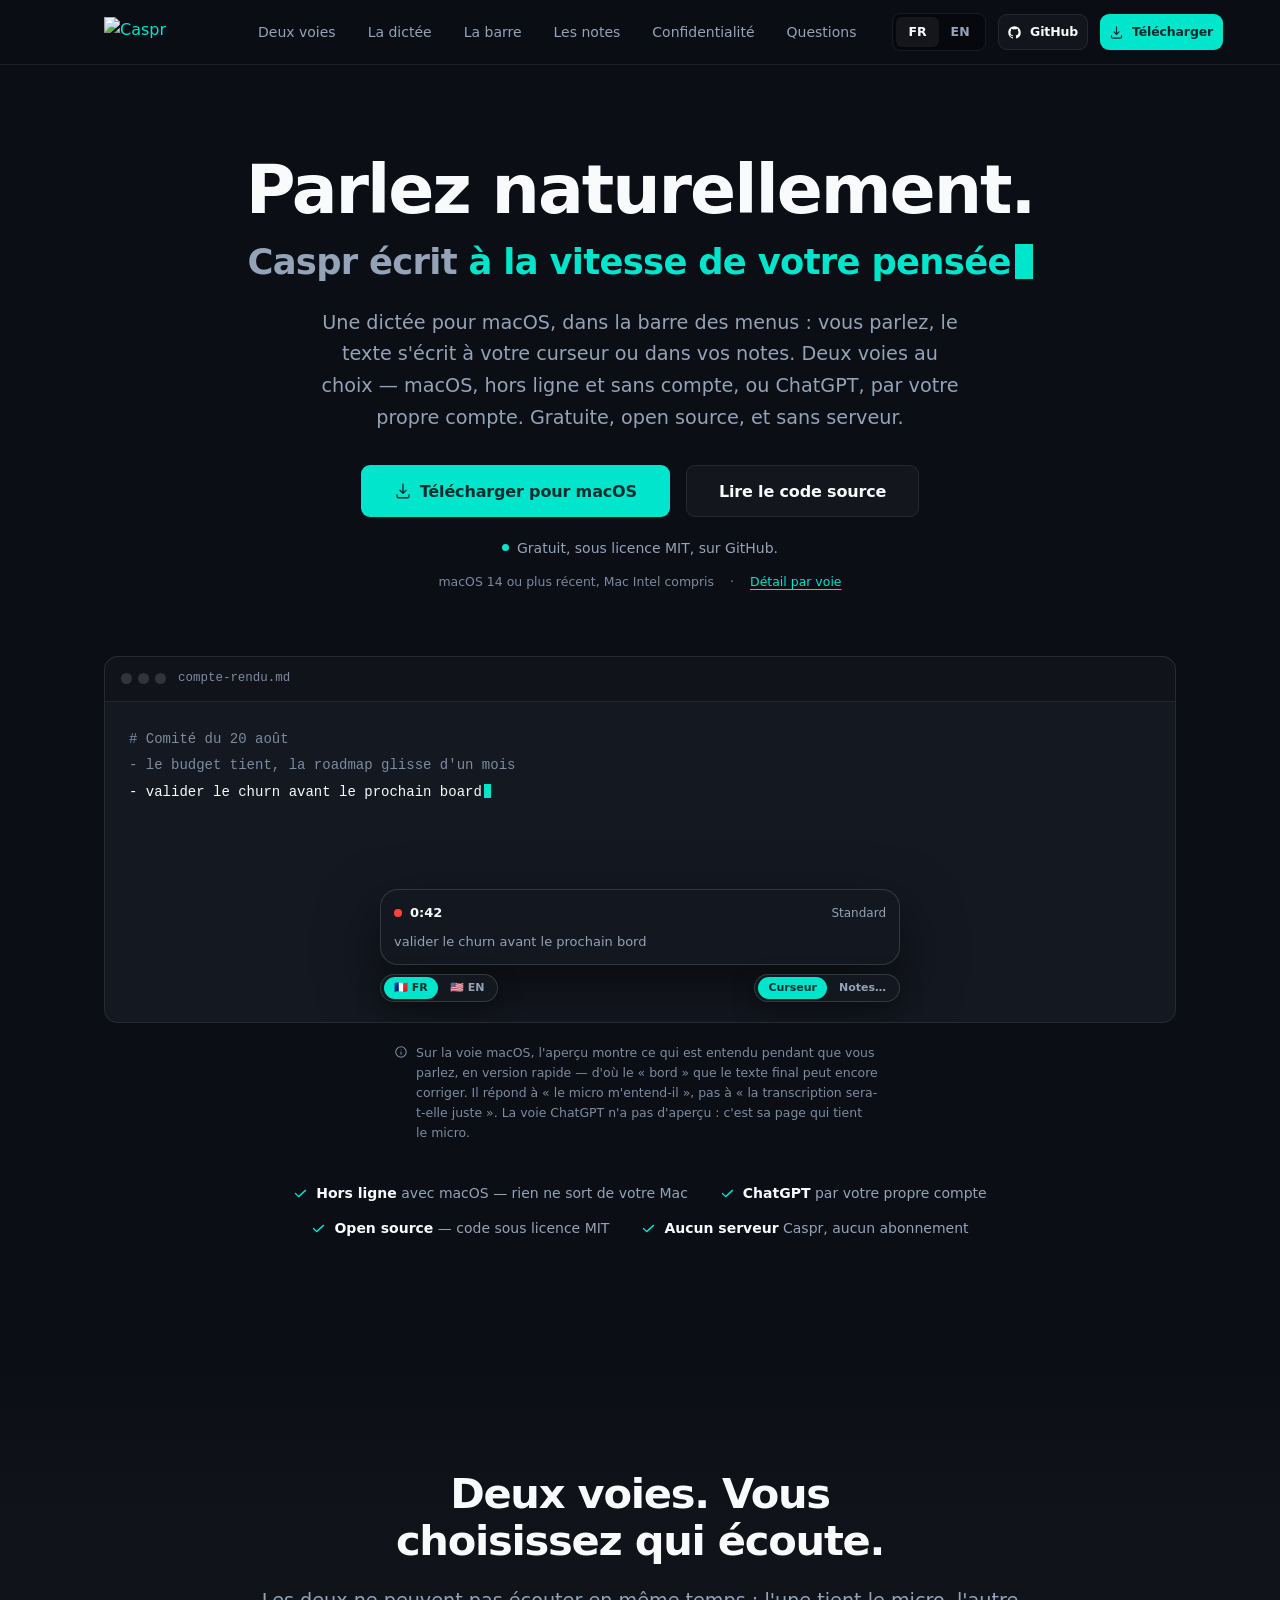
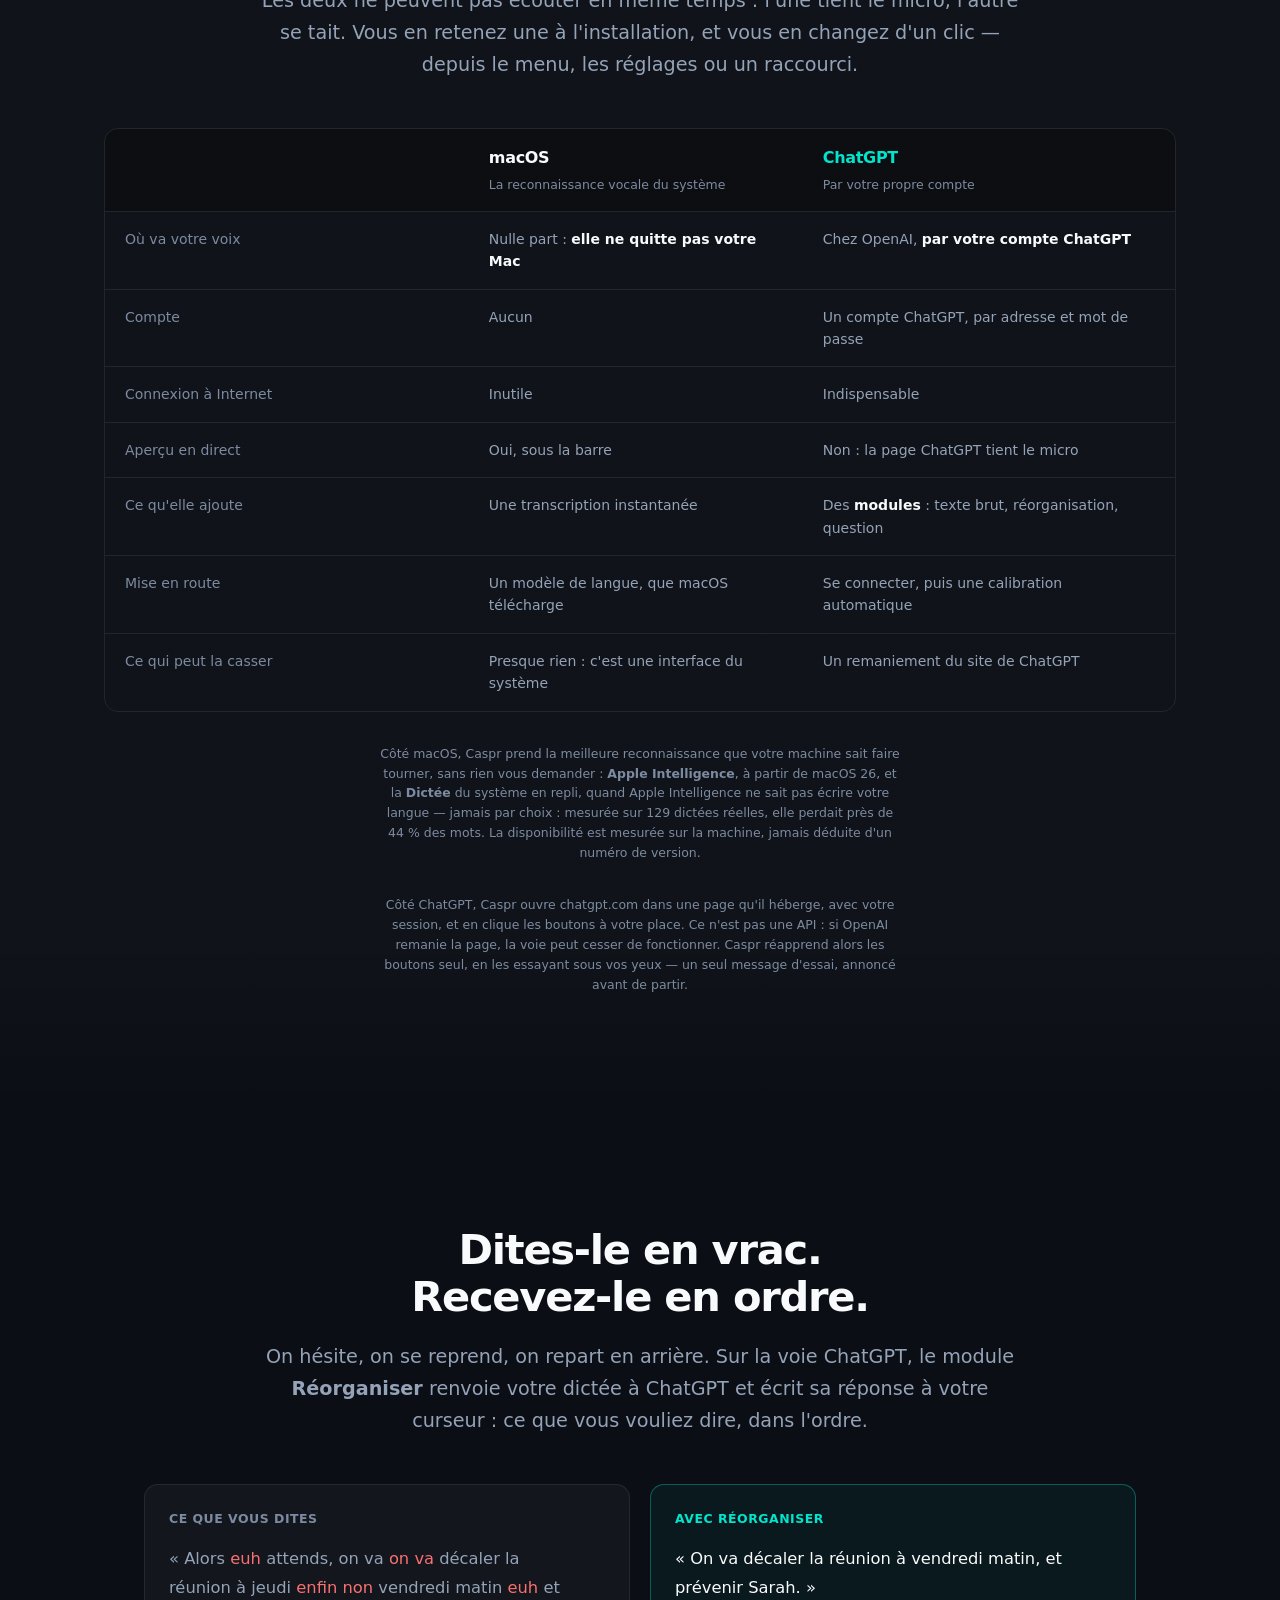
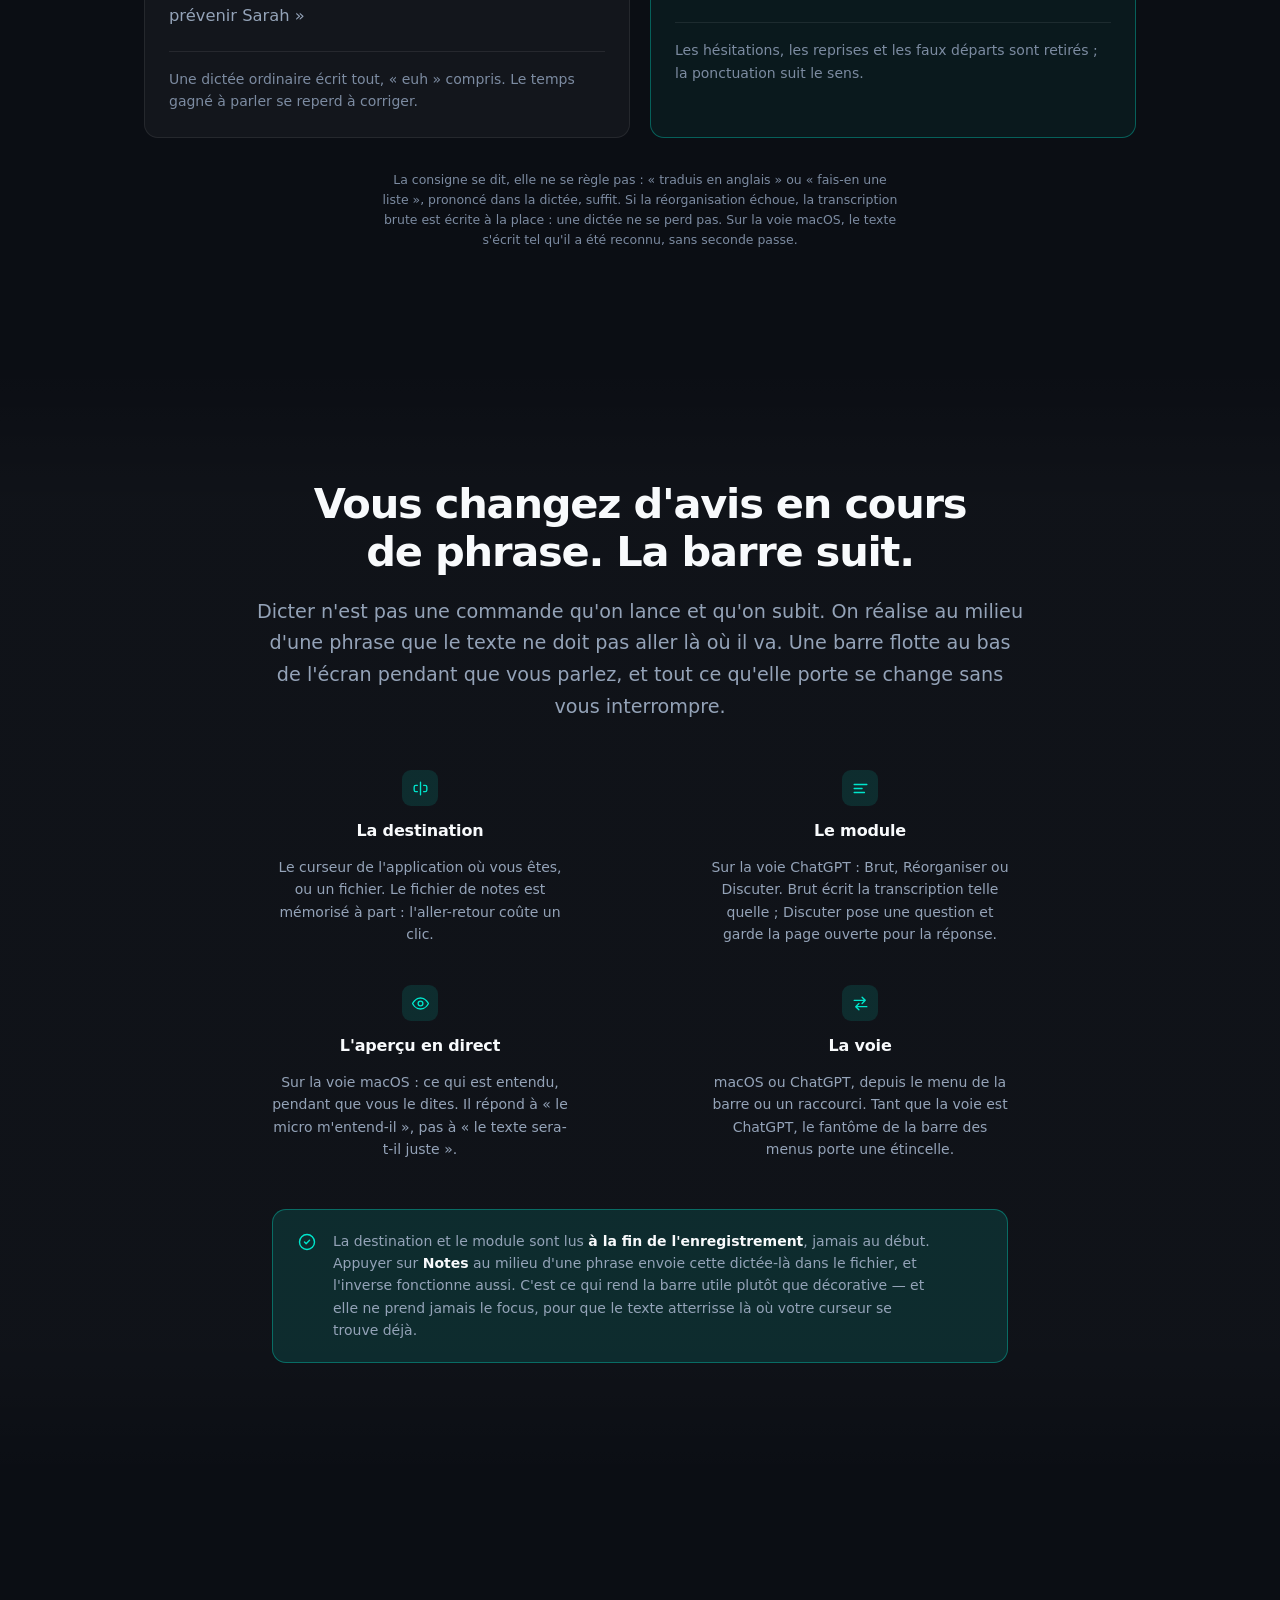
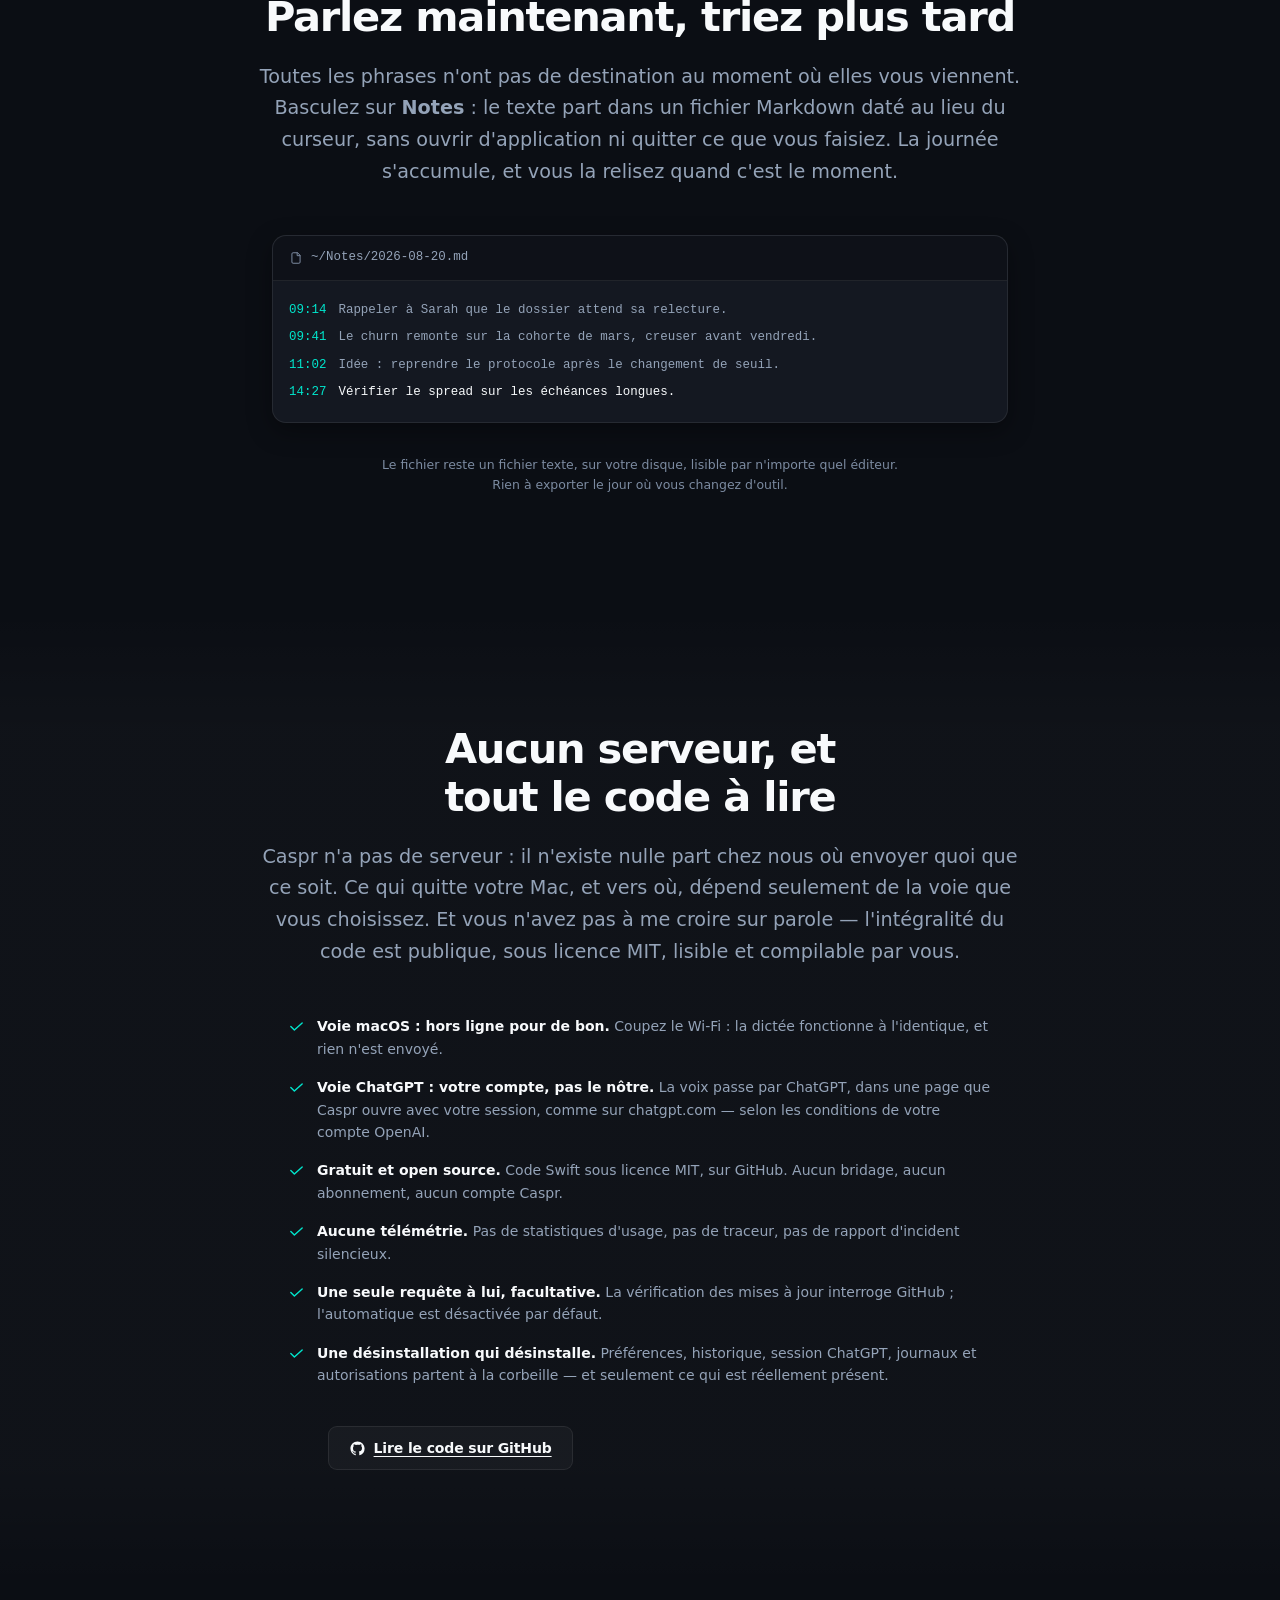
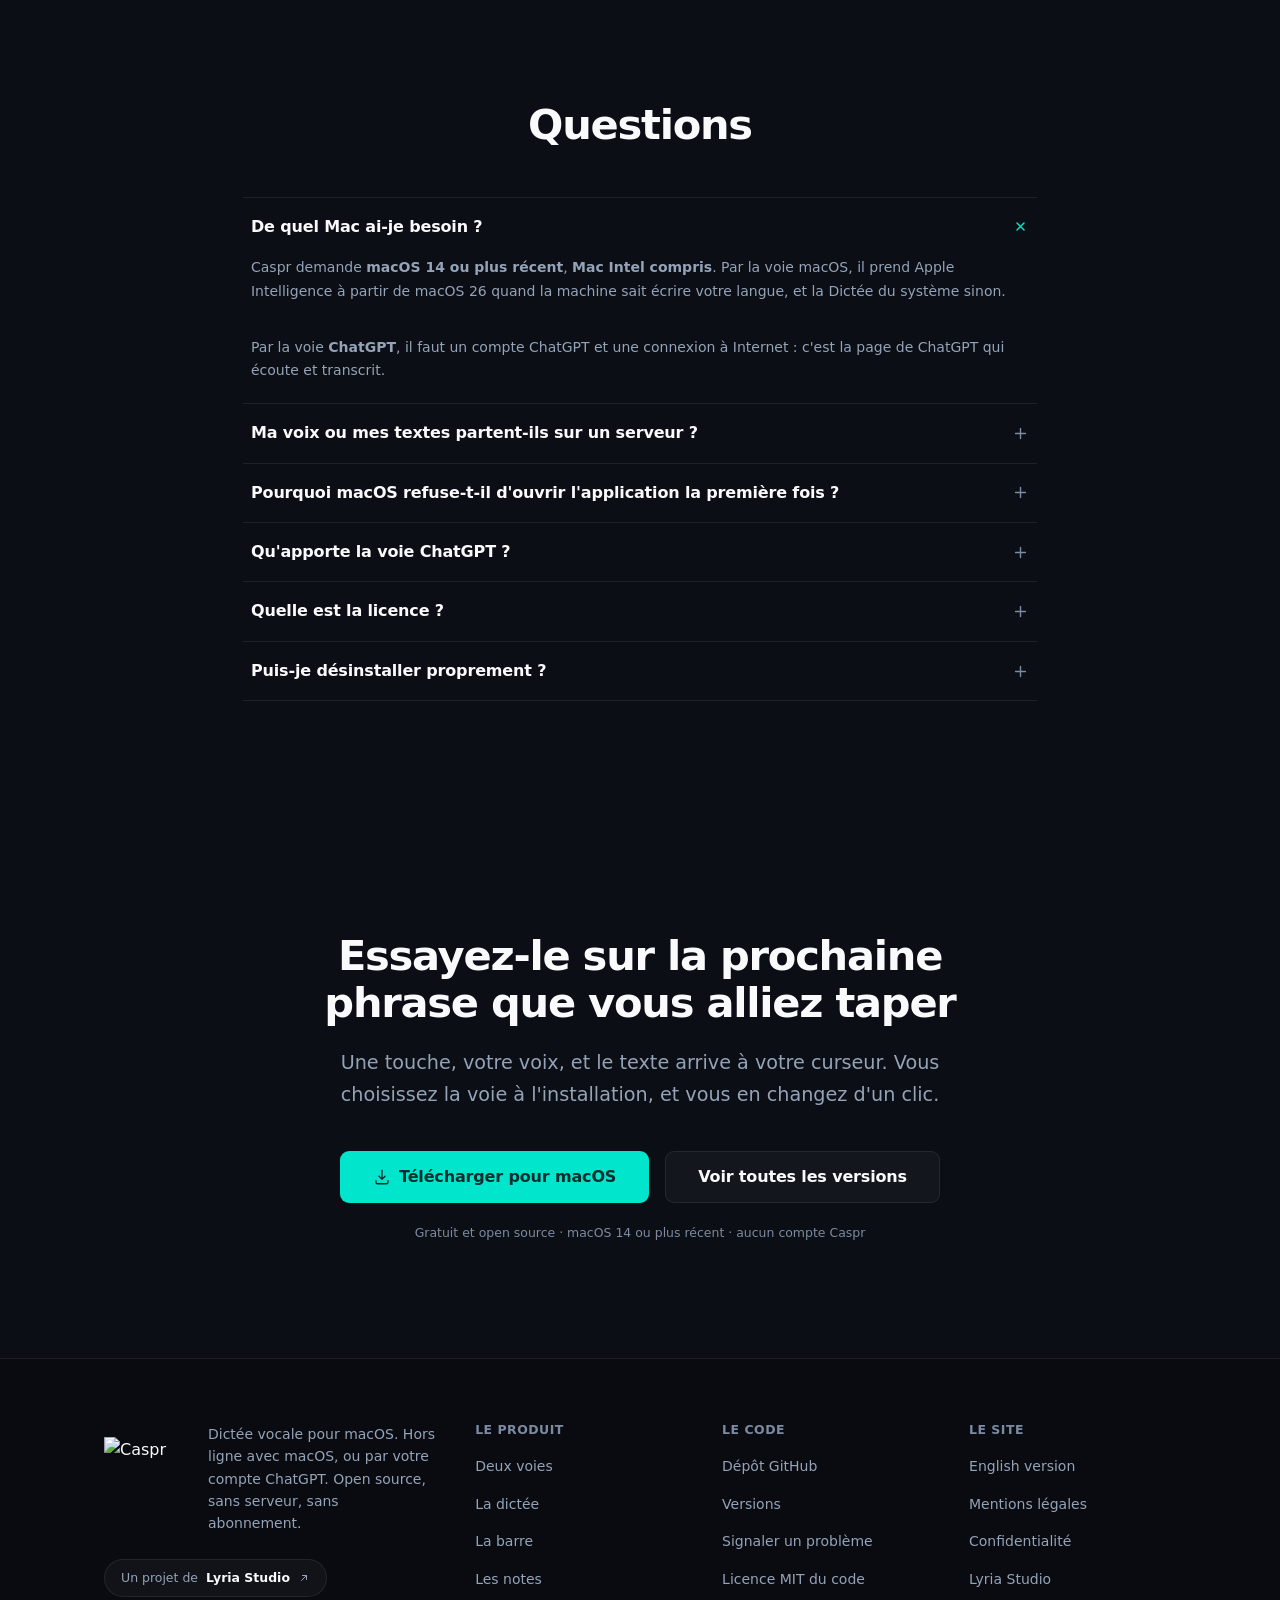
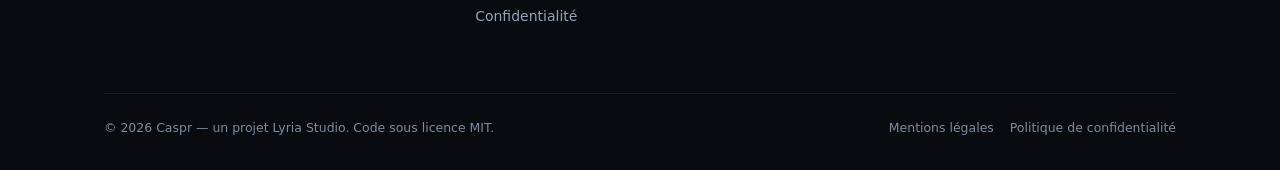
==== website/index.html @ 85df7f8e "Say what each path sends, and stop selling the local engine The site promised things that stopped be" ====
<!DOCTYPE html>
<html lang="fr">
<head>
<meta charset="UTF-8">
<meta name="viewport" content="width=device-width, initial-scale=1">
<title>Caspr — dictée vocale pour macOS, hors ligne ou par ChatGPT</title>
<meta name="description" content="Caspr écrit votre voix là où se trouve votre curseur. Deux voies : macOS, hors ligne et sans compte, ou ChatGPT, par votre propre compte. Gratuit, open source, sans serveur.">
<meta name="theme-color" content="#0b0e14">
<meta name="color-scheme" content="dark">

<link rel="canonical" href="https://caspr.lyriastudio.fr/">
<link rel="alternate" hreflang="fr" href="https://caspr.lyriastudio.fr/">
<link rel="alternate" hreflang="en" href="https://caspr.lyriastudio.fr/en">
<link rel="alternate" hreflang="x-default" href="https://caspr.lyriastudio.fr/">

<meta property="og:type" content="website">
<meta property="og:site_name" content="Caspr">
<meta property="og:locale" content="fr_FR">
<meta property="og:locale:alternate" content="en_US">
<meta property="og:url" content="https://caspr.lyriastudio.fr/">
<meta property="og:title" content="Caspr — dictée vocale pour macOS, hors ligne ou par ChatGPT">
<meta property="og:description" content="Parlez, Caspr écrit à votre curseur. Avec macOS, rien ne quitte votre Mac ; avec ChatGPT, votre voix passe par votre propre compte. Caspr n'a aucun serveur.">
<meta property="og:image" content="https://caspr.lyriastudio.fr/images/og-preview.png">
<meta property="og:image:width" content="1200">
<meta property="og:image:height" content="630">
<meta property="og:image:alt" content="Caspr — dictée vocale pour macOS">
<meta name="twitter:card" content="summary_large_image">
<meta name="twitter:title" content="Caspr — dictée vocale pour macOS, hors ligne ou par ChatGPT">
<meta name="twitter:description" content="Parlez, Caspr écrit à votre curseur — avec macOS hors ligne, ou avec ChatGPT par votre compte.">
<meta name="twitter:image" content="https://caspr.lyriastudio.fr/images/og-preview.png">

<link rel="icon" type="image/svg+xml" href="images/caspr-app-icon.svg">
<link rel="apple-touch-icon" href="images/caspr-app-icon.svg">

<!-- Aucune police distante : le site emploie la police système de macOS, comme
     l'application. Une requête réseau de moins, et zéro décalage au chargement. -->
<link rel="stylesheet" href="style.css?v=7">

<script type="application/ld+json">
{
  "@context": "https://schema.org",
  "@graph": [
    {
      "@type": "SoftwareApplication",
      "@id": "https://caspr.lyriastudio.fr/#app",
      "name": "Caspr",
      "applicationCategory": "UtilitiesApplication",
      "applicationSubCategory": "Dictée vocale",
      "operatingSystem": "macOS 14 ou plus récent",
      "description": "Application de dictée vocale pour macOS, dans la barre des menus. Deux voies : la reconnaissance vocale de macOS, hors ligne et sans compte, ou ChatGPT, par le compte de l'utilisateur dans une page web embarquée. L'application n'a aucun serveur.",
      "url": "https://caspr.lyriastudio.fr/",
      "downloadUrl": "https://github.com/mnaji42/caspr/releases/latest",
      "softwareHelp": "https://github.com/mnaji42/caspr#install",
      "license": "https://github.com/mnaji42/caspr/blob/main/LICENSE",
      "isAccessibleForFree": true,
      "offers": { "@type": "Offer", "price": "0", "priceCurrency": "EUR" },
      "featureList": [
        "Dictée hors ligne avec la reconnaissance vocale de macOS",
        "Dictée par ChatGPT, avec votre propre compte",
        "Modules ChatGPT : texte brut, réorganisation, question",
        "Insertion du texte au curseur de l'application active",
        "Accumulation des dictées dans un fichier Markdown daté",
        "Passage d'une voie à l'autre depuis le menu ou un raccourci"
      ],
      "author": { "@id": "https://lyriastudio.fr/#org" }
    },
    {
      "@type": "Organization",
      "@id": "https://lyriastudio.fr/#org",
      "name": "Lyria Studio",
      "url": "https://lyriastudio.fr"
    },
    {
      "@type": "WebSite",
      "@id": "https://caspr.lyriastudio.fr/#site",
      "url": "https://caspr.lyriastudio.fr/",
      "name": "Caspr",
      "inLanguage": "fr-FR",
      "publisher": { "@id": "https://lyriastudio.fr/#org" }
    },
    {
      "@type": "FAQPage",
      "@id": "https://caspr.lyriastudio.fr/#faq",
      "mainEntity": [
        {
          "@type": "Question",
          "name": "De quel Mac ai-je besoin ?",
          "acceptedAnswer": {
            "@type": "Answer",
            "text": "Caspr demande macOS 14 ou plus récent, Mac Intel compris. Par la voie macOS, il prend Apple Intelligence à partir de macOS 26 quand la machine sait écrire votre langue, et la Dictée du système sinon. Par la voie ChatGPT, il faut un compte ChatGPT et une connexion à Internet."
          }
        },
        {
          "@type": "Question",
          "name": "Ma voix ou mes textes partent-ils sur un serveur ?",
          "acceptedAnswer": {
            "@type": "Answer",
            "text": "Cela dépend de la voie que vous choisissez. Avec macOS, non : la transcription s'exécute sur votre machine et rien n'est envoyé. Avec ChatGPT, oui : votre voix passe par votre propre compte ChatGPT, chez OpenAI, comme sur chatgpt.com. Caspr, lui, n'a ni serveur, ni compte, ni télémétrie ; sa seule requête à lui est la vérification des mises à jour sur GitHub, et l'automatique est désactivée par défaut."
          }
        },
        {
          "@type": "Question",
          "name": "Pourquoi macOS refuse-t-il d'ouvrir l'application la première fois ?",
          "acceptedAnswer": {
            "@type": "Answer",
            "text": "Parce que l'application n'est pas notariée par Apple, ce qui suppose un compte développeur payant. Caspr est signé de façon ad hoc. macOS affiche donc un avertissement au premier lancement, et l'autorisation se donne une fois dans Réglages Système, rubrique Confidentialité et sécurité. Le guide d'installation détaille chaque étape."
          }
        },
        {
          "@type": "Question",
          "name": "Qu'apporte la voie ChatGPT ?",
          "acceptedAnswer": {
            "@type": "Answer",
            "text": "Une transcription souvent meilleure, et des modules : le texte brut, une réorganisation de ce que vous avez dit, ou une question à laquelle ChatGPT répond dans sa page. Caspr pilote l'interface web de ChatGPT, pas une API : si OpenAI la remanie, la voie peut cesser de fonctionner jusqu'à une nouvelle calibration, que Caspr mène seul."
          }
        },
        {
          "@type": "Question",
          "name": "Quelle est la licence de Caspr ?",
          "acceptedAnswer": {
            "@type": "Answer",
            "text": "Le code de Caspr est sous licence MIT, public sur GitHub. La voie ChatGPT utilise votre propre compte, selon les conditions d'OpenAI ; Caspr n'est pas affilié à OpenAI."
          }
        },
        {
          "@type": "Question",
          "name": "Puis-je désinstaller proprement ?",
          "acceptedAnswer": {
            "@type": "Answer",
            "text": "Oui. L'application inclut un désinstallateur qui met à la corbeille les préférences, l'historique, la session ChatGPT s'il y en a une, les journaux et les autorisations. Il ne propose que ce qui est effectivement présent."
          }
        }
      ]
    }
  ]
}
</script>
</head>
<body>

<a class="skip-link" href="#main">Passer au contenu</a>

<header class="site-header">
  <div class="container header-inner">
    <a class="brand" href="/" aria-label="Caspr, retour à l'accueil">
      <img src="images/caspr-logo-horizontal.svg" alt="Caspr" width="118" height="30">
    </a>

    <nav class="site-nav" aria-label="Sections du site">
      <a class="nav-link" href="#voies">Deux voies</a>
      <a class="nav-link" href="#dictee">La dictée</a>
      <a class="nav-link" href="#barre">La barre</a>
      <a class="nav-link" href="#notes">Les notes</a>
      <a class="nav-link" href="#local">Confidentialité</a>
      <a class="nav-link" href="#questions">Questions</a>
    </nav>

    <div class="header-actions">
      <div class="lang-switch">
        <a href="/" aria-current="true" lang="fr">FR</a>
        <a href="/en" hreflang="en" lang="en">EN</a>
      </div>

      <a class="btn btn--secondary btn--sm" href="https://github.com/mnaji42/caspr" rel="noopener">
        <svg width="15" height="15" viewBox="0 0 24 24" fill="currentColor" aria-hidden="true"><path d="M12 2C6.48 2 2 6.48 2 12c0 4.42 2.87 8.17 6.84 9.5.5.09.68-.22.68-.48v-1.7c-2.78.6-3.37-1.34-3.37-1.34-.45-1.16-1.11-1.47-1.11-1.47-.91-.62.07-.6.07-.6 1 .07 1.53 1.03 1.53 1.03.89 1.53 2.34 1.09 2.91.83.09-.65.35-1.09.63-1.34-2.22-.25-4.56-1.11-4.56-4.95 0-1.09.39-1.99 1.03-2.69-.1-.25-.45-1.27.1-2.65 0 0 .84-.27 2.75 1.03A9.5 9.5 0 0 1 12 6.8c.85 0 1.71.11 2.5.34 1.91-1.3 2.75-1.03 2.75-1.03.55 1.38.2 2.4.1 2.65.64.7 1.03 1.6 1.03 2.69 0 3.85-2.34 4.7-4.57 4.95.36.31.68.92.68 1.85v2.74c0 .27.18.58.69.48A10 10 0 0 0 22 12c0-5.52-4.48-10-10-10Z"/></svg>
        <span class="sr-only">Voir Caspr sur </span>GitHub
      </a>

      <button type="button" class="btn btn--primary btn--sm js-download">
        <svg width="15" height="15" viewBox="0 0 24 24" fill="none" stroke="currentColor" stroke-width="1.8" stroke-linecap="round" stroke-linejoin="round" aria-hidden="true"><path d="M12 3v12m0 0 4-4m-4 4-4-4M4 17v2a2 2 0 0 0 2 2h12a2 2 0 0 0 2-2v-2"/></svg>
        Télécharger
      </button>
    </div>
  </div>
</header>

<main id="main">

  <!-- ===================================================================
       Hero.
       =================================================================== -->
  <section class="hero">
    <div class="container">
      <div class="hero-copy">
        <h1>
          Parlez naturellement.
          <span class="hero-sub">Caspr écrit
            <span class="typing">
              <!-- La doublure invisible réserve la place de la plus longue des
                   phrases : sans elle, chaque caractère tapé pousserait la page. -->
              <span class="typing-ghost" aria-hidden="true">à la vitesse de votre pensée</span>
              <span class="typing-out"><span id="typed"></span><span class="caret" aria-hidden="true"></span></span>
            </span>
          </span>
        </h1>

        <p class="hero-lead">
          Une dictée pour macOS, dans la barre des menus : vous parlez, le texte
          s'écrit à votre curseur ou dans vos notes. Deux voies au choix — macOS,
          hors ligne et sans compte, ou ChatGPT, par votre propre compte.
          Gratuite, open source, et sans serveur.
        </p>

        <div class="hero-actions">
          <button type="button" class="btn btn--primary btn--lg js-download">
            <svg width="18" height="18" viewBox="0 0 24 24" fill="none" stroke="currentColor" stroke-width="1.8" stroke-linecap="round" stroke-linejoin="round" aria-hidden="true"><path d="M12 3v12m0 0 4-4m-4 4-4-4M4 17v2a2 2 0 0 0 2 2h12a2 2 0 0 0 2-2v-2"/></svg>
            Télécharger pour macOS
          </button>
          <a class="btn btn--secondary btn--lg" href="https://github.com/mnaji42/caspr" rel="noopener">
            Lire le code source
          </a>
        </div>

        <p class="release-line" id="release-line">
          <span class="release-dot" aria-hidden="true"></span>
          <span id="release-text">Gratuit, sous licence MIT, sur GitHub.</span>
        </p>

        <p class="hero-req">
          <span>macOS 14 ou plus récent, Mac Intel compris</span>
          <span>·</span>
          <span><a href="#voies">Détail par voie</a></span>
        </p>
      </div>

      <!-- La scène : un document, et la barre de Caspr posée dessus.
           Reproduction de RecordingOverlay.swift — 520 pt, pastilles sous la
           carte, langues à gauche et destination à droite. -->
      <div class="stage">
        <div class="stage-chrome">
          <div class="stage-dots" aria-hidden="true"><i></i><i></i><i></i></div>
          <span class="stage-file">compte-rendu.md</span>
        </div>

        <div class="stage-doc">
          <p># Comité du 20 août</p>
          <p>- le budget tient, la roadmap glisse d'un mois</p>
          <p class="doc-live">- valider le churn avant le prochain board<span class="caret" aria-hidden="true"></span></p>
        </div>

        <!-- La barre ne prend jamais le focus dans l'application : elle est donc
             purement descriptive ici, sans élément interactif. -->
        <div class="overlay" role="img" aria-label="La barre de Caspr pendant un enregistrement sur la voie macOS : minuteur à 42 secondes, micro en mode standard, l'aperçu de ce qui est entendu, et sous la carte le français sélectionné à gauche, le curseur comme destination à droite.">
          <div class="bar" aria-hidden="true">
            <div class="bar-row">
              <span class="rec-dot"></span>
              <span class="rec-timer">0:42</span>
              <span class="vu">
                <i style="animation-delay:0ms"></i><i style="animation-delay:80ms"></i><i style="animation-delay:160ms"></i><i style="animation-delay:240ms"></i><i style="animation-delay:120ms"></i><i style="animation-delay:200ms"></i><i style="animation-delay:60ms"></i><i style="animation-delay:280ms"></i><i style="animation-delay:140ms"></i>
              </span>
              <span class="bar-right">
                <span class="bar-status">Standard</span>
              </span>
            </div>
            <p class="bar-preview">valider le churn avant le prochain bord</p>
          </div>

          <div class="bar-controls" aria-hidden="true">
            <div class="pill-group">
              <span class="pill" data-on="true">🇫🇷 FR</span>
              <span class="pill">🇺🇸 EN</span>
            </div>
            <div class="pill-group">
              <span class="pill" data-on="true">Curseur</span>
              <span class="pill">Notes…</span>
            </div>
          </div>
        </div>
      </div>

      <p class="stage-note">
        <svg width="14" height="14" viewBox="0 0 24 24" fill="none" stroke="currentColor" stroke-width="1.8" stroke-linecap="round" stroke-linejoin="round" aria-hidden="true"><circle cx="12" cy="12" r="9"/><path d="M12 16v-4m0-4h.01"/></svg>
        <span>Sur la voie macOS, l'aperçu montre ce qui est entendu pendant que vous parlez, en version rapide — d'où le «&nbsp;bord&nbsp;» que le texte final peut encore corriger. Il répond à «&nbsp;le micro m'entend-il&nbsp;», pas à «&nbsp;la transcription sera-t-elle juste&nbsp;». La voie ChatGPT n'a pas d'aperçu : c'est sa page qui tient le micro.</span>
      </p>

      <p class="perks">
        <span class="perk"><svg width="15" height="15" viewBox="0 0 24 24" fill="none" stroke="currentColor" stroke-width="2.2" stroke-linecap="round" stroke-linejoin="round" aria-hidden="true"><path d="m4 12 5 5L20 7"/></svg><span><b>Hors ligne</b> avec macOS — rien ne sort de votre Mac</span></span>
        <span class="perk"><svg width="15" height="15" viewBox="0 0 24 24" fill="none" stroke="currentColor" stroke-width="2.2" stroke-linecap="round" stroke-linejoin="round" aria-hidden="true"><path d="m4 12 5 5L20 7"/></svg><span><b>ChatGPT</b> par votre propre compte</span></span>
        <span class="perk"><svg width="15" height="15" viewBox="0 0 24 24" fill="none" stroke="currentColor" stroke-width="2.2" stroke-linecap="round" stroke-linejoin="round" aria-hidden="true"><path d="m4 12 5 5L20 7"/></svg><span><b>Open source</b> — code sous licence MIT</span></span>
        <span class="perk"><svg width="15" height="15" viewBox="0 0 24 24" fill="none" stroke="currentColor" stroke-width="2.2" stroke-linecap="round" stroke-linejoin="round" aria-hidden="true"><path d="m4 12 5 5L20 7"/></svg><span><b>Aucun serveur</b> Caspr, aucun abonnement</span></span>
      </p>
    </div>
  </section>

  <!-- ===================================================================
       Les deux voies. Une seule décision : qui écoute le micro.
       =================================================================== -->
  <section class="section section--raised" id="voies" aria-labelledby="voies-titre">
    <div class="container">
      <div class="section-head">
        <h2 id="voies-titre">Deux voies. Vous choisissez qui écoute.</h2>
        <p class="lead">
          Les deux ne peuvent pas écouter en même temps : l'une tient le micro,
          l'autre se tait. Vous en retenez une à l'installation, et vous en changez
          d'un clic — depuis le menu, les réglages ou un raccourci.
        </p>
      </div>

      <div class="specs">
        <table>
          <caption class="sr-only">Ce que font les deux voies de Caspr, macOS et ChatGPT, et ce que chacune demande</caption>
          <thead>
            <tr>
              <th scope="col"><span class="sr-only">Critère</span></th>
              <th scope="col">
                <span class="col-name">macOS</span>
                <span class="col-note">La reconnaissance vocale du système</span>
              </th>
              <th scope="col">
                <span class="col-name">ChatGPT</span>
                <span class="col-note">Par votre propre compte</span>
              </th>
            </tr>
          </thead>
          <tbody>
            <tr>
              <th scope="row">Où va votre voix</th>
              <td data-col="macOS">Nulle part : <strong>elle ne quitte pas votre Mac</strong></td>
              <td data-col="ChatGPT">Chez OpenAI, <strong>par votre compte ChatGPT</strong></td>
            </tr>
            <tr>
              <th scope="row">Compte</th>
              <td data-col="macOS">Aucun</td>
              <td data-col="ChatGPT">Un compte ChatGPT, par adresse et mot de passe</td>
            </tr>
            <tr>
              <th scope="row">Connexion à Internet</th>
              <td data-col="macOS">Inutile</td>
              <td data-col="ChatGPT">Indispensable</td>
            </tr>
            <tr>
              <th scope="row">Aperçu en direct</th>
              <td data-col="macOS">Oui, sous la barre</td>
              <td data-col="ChatGPT">Non : la page ChatGPT tient le micro</td>
            </tr>
            <tr>
              <th scope="row">Ce qu'elle ajoute</th>
              <td data-col="macOS">Une transcription instantanée</td>
              <td data-col="ChatGPT">Des <strong>modules</strong> : texte brut, réorganisation, question</td>
            </tr>
            <tr>
              <th scope="row">Mise en route</th>
              <td data-col="macOS">Un modèle de langue, que macOS télécharge</td>
              <td data-col="ChatGPT">Se connecter, puis une calibration automatique</td>
            </tr>
            <tr>
              <th scope="row">Ce qui peut la casser</th>
              <td data-col="macOS">Presque rien : c'est une interface du système</td>
              <td data-col="ChatGPT">Un remaniement du site de ChatGPT</td>
            </tr>
          </tbody>
        </table>
      </div>

      <p class="source-note">
        Côté macOS, Caspr prend la meilleure reconnaissance que votre machine sait faire
        tourner, sans rien vous demander : <strong>Apple Intelligence</strong>, à partir de
        macOS 26, et la <strong>Dictée</strong> du système en repli, quand Apple Intelligence
        ne sait pas écrire votre langue — jamais par choix : mesurée sur 129 dictées réelles,
        elle perdait près de 44&nbsp;% des mots. La disponibilité est mesurée sur la machine,
        jamais déduite d'un numéro de version.
      </p>

      <p class="source-note">
        Côté ChatGPT, Caspr ouvre chatgpt.com dans une page qu'il héberge, avec votre
        session, et en clique les boutons à votre place. Ce n'est pas une API : si OpenAI
        remanie la page, la voie peut cesser de fonctionner. Caspr réapprend alors les
        boutons seul, en les essayant sous vos yeux — un seul message d'essai, annoncé
        avant de partir.
      </p>
    </div>
  </section>

  <!-- ===================================================================
       Avant / après. On ne parle pas comme on écrit — et le module
       Réorganiser le rattrape.
       =================================================================== -->
  <section class="section" id="dictee" aria-labelledby="dictee-titre">
    <div class="container">
      <div class="section-head">
        <h2 id="dictee-titre">Dites-le en vrac. Recevez-le en ordre.</h2>
        <p class="lead">
          On hésite, on se reprend, on repart en arrière. Sur la voie ChatGPT, le
          module <strong>Réorganiser</strong> renvoie votre dictée à ChatGPT et écrit sa
          réponse à votre curseur : ce que vous vouliez dire, dans l'ordre.
        </p>
      </div>

      <div class="versus">
        <div class="versus-card">
          <p class="versus-label">Ce que vous dites</p>
          <p class="versus-quote">
            «&nbsp;Alors <span class="filler">euh</span> attends, on va
            <span class="filler">on va</span> décaler la réunion à jeudi
            <span class="filler">enfin non</span> vendredi matin
            <span class="filler">euh</span> et prévenir Sarah&nbsp;»
          </p>
          <p class="versus-note">
            Une dictée ordinaire écrit tout, «&nbsp;euh&nbsp;» compris. Le temps gagné
            à parler se reperd à corriger.
          </p>
        </div>

        <div class="versus-card versus-card--after">
          <p class="versus-label">Avec Réorganiser</p>
          <p class="versus-quote">
            «&nbsp;On va décaler la réunion à vendredi matin, et prévenir Sarah.&nbsp;»
          </p>
          <p class="versus-note">
            Les hésitations, les reprises et les faux départs sont retirés ; la
            ponctuation suit le sens.
          </p>
        </div>
      </div>

      <p class="source-note">
        La consigne se dit, elle ne se règle pas : «&nbsp;traduis en anglais&nbsp;» ou
        «&nbsp;fais-en une liste&nbsp;», prononcé dans la dictée, suffit. Si la
        réorganisation échoue, la transcription brute est écrite à la place : une dictée
        ne se perd pas. Sur la voie macOS, le texte s'écrit tel qu'il a été reconnu, sans
        seconde passe.
      </p>
    </div>
  </section>

  <!-- ===================================================================
       La barre — ce qui reste modifiable pendant qu'on parle.
       =================================================================== -->
  <section class="section section--raised" id="barre" aria-labelledby="barre-titre">
    <div class="container">
      <div class="section-head">
        <h2 id="barre-titre">Vous changez d'avis en cours de phrase. La barre suit.</h2>
        <p class="lead">
          Dicter n'est pas une commande qu'on lance et qu'on subit. On réalise au
          milieu d'une phrase que le texte ne doit pas aller là où il va. Une barre
          flotte au bas de l'écran pendant que vous parlez, et tout ce qu'elle
          porte se change sans vous interrompre.
        </p>
      </div>

      <dl class="controls">
        <div class="control">
          <dt>
            <span class="control-icon" aria-hidden="true"><svg width="19" height="19" viewBox="0 0 24 24" fill="none" stroke="currentColor" stroke-width="1.7" stroke-linecap="round" stroke-linejoin="round"><path d="M12 4v16M8 8H6a2 2 0 0 0-2 2v4a2 2 0 0 0 2 2h2m8-8h2a2 2 0 0 1 2 2v4a2 2 0 0 1-2 2h-2"/></svg></span>
            <span class="control-name">La destination</span>
          </dt>
          <dd>Le curseur de l'application où vous êtes, ou un fichier. Le fichier de notes est mémorisé à part : l'aller-retour coûte un clic.</dd>
        </div>

        <div class="control">
          <dt>
            <span class="control-icon" aria-hidden="true"><svg width="19" height="19" viewBox="0 0 24 24" fill="none" stroke="currentColor" stroke-width="1.7" stroke-linecap="round" stroke-linejoin="round"><path d="M4 7h16M4 12h10M4 17h13"/></svg></span>
            <span class="control-name">Le module</span>
          </dt>
          <dd>Sur la voie ChatGPT : Brut, Réorganiser ou Discuter. Brut écrit la transcription telle quelle ; Discuter pose une question et garde la page ouverte pour la réponse.</dd>
        </div>

        <div class="control">
          <dt>
            <span class="control-icon" aria-hidden="true"><svg width="19" height="19" viewBox="0 0 24 24" fill="none" stroke="currentColor" stroke-width="1.7" stroke-linecap="round" stroke-linejoin="round"><path d="M2 12s3.5-7 10-7 10 7 10 7-3.5 7-10 7-10-7-10-7Z"/><circle cx="12" cy="12" r="3"/></svg></span>
            <span class="control-name">L'aperçu en direct</span>
          </dt>
          <dd>Sur la voie macOS : ce qui est entendu, pendant que vous le dites. Il répond à «&nbsp;le micro m'entend-il&nbsp;», pas à «&nbsp;le texte sera-t-il juste&nbsp;».</dd>
        </div>

        <div class="control">
          <dt>
            <span class="control-icon" aria-hidden="true"><svg width="19" height="19" viewBox="0 0 24 24" fill="none" stroke="currentColor" stroke-width="1.7" stroke-linecap="round" stroke-linejoin="round"><path d="M4 8h14m0 0-4-4m4 4-4 4M20 16H6m0 0 4-4m-4 4 4 4"/></svg></span>
            <span class="control-name">La voie</span>
          </dt>
          <dd>macOS ou ChatGPT, depuis le menu de la barre ou un raccourci. Tant que la voie est ChatGPT, le fantôme de la barre des menus porte une étincelle.</dd>
        </div>
      </dl>

      <div class="rule">
        <svg width="20" height="20" viewBox="0 0 24 24" fill="none" stroke="currentColor" stroke-width="1.7" stroke-linecap="round" stroke-linejoin="round" aria-hidden="true"><path d="m9 12 2 2 4-4"/><circle cx="12" cy="12" r="9"/></svg>
        <p>
          La destination et le module sont lus <strong>à la fin de l'enregistrement</strong>,
          jamais au début. Appuyer sur <strong>Notes</strong> au milieu d'une phrase envoie
          cette dictée-là dans le fichier, et l'inverse fonctionne aussi. C'est ce qui rend
          la barre utile plutôt que décorative — et elle ne prend jamais le focus, pour que
          le texte atterrisse là où votre curseur se trouve déjà.
        </p>
      </div>
    </div>
  </section>

  <!-- ===================================================================
       Les notes.
       =================================================================== -->
  <section class="section" id="notes" aria-labelledby="notes-titre">
    <div class="container">
      <div class="section-head">
        <h2 id="notes-titre">Parlez maintenant, triez plus tard</h2>
        <p class="lead">
          Toutes les phrases n'ont pas de destination au moment où elles vous viennent.
          Basculez sur <strong>Notes</strong> : le texte part dans un fichier Markdown daté
          au lieu du curseur, sans ouvrir d'application ni quitter ce que vous faisiez.
          La journée s'accumule, et vous la relisez quand c'est le moment.
        </p>
      </div>

      <div class="notefile">
        <div class="notefile-head">
          <svg width="14" height="14" viewBox="0 0 24 24" fill="none" stroke="currentColor" stroke-width="1.7" stroke-linecap="round" stroke-linejoin="round" aria-hidden="true"><path d="M14 3H7a2 2 0 0 0-2 2v14a2 2 0 0 0 2 2h10a2 2 0 0 0 2-2V8Z"/><path d="M14 3v5h5"/></svg>
          <span>~/Notes/2026-08-20.md</span>
        </div>
        <div class="notefile-body">
          <ol>
            <li><span class="notefile-time">09:14</span><span class="notefile-text">Rappeler à Sarah que le dossier attend sa relecture.</span></li>
            <li><span class="notefile-time">09:41</span><span class="notefile-text">Le churn remonte sur la cohorte de mars, creuser avant vendredi.</span></li>
            <li><span class="notefile-time">11:02</span><span class="notefile-text">Idée : reprendre le protocole après le changement de seuil.</span></li>
            <li><span class="notefile-time">14:27</span><span class="notefile-text">Vérifier le spread sur les échéances longues.</span></li>
          </ol>
        </div>
      </div>

      <p class="source-note">
        Le fichier reste un fichier texte, sur votre disque, lisible par n'importe quel
        éditeur. Rien à exporter le jour où vous changez d'outil.
      </p>
    </div>
  </section>

  <!-- ===================================================================
       Confidentialité et code source.
       =================================================================== -->
  <section class="section section--raised" id="local" aria-labelledby="local-titre">
    <div class="container">
      <div class="section-head">
        <h2 id="local-titre">Aucun serveur, et tout le code à lire</h2>
        <p class="lead">
          Caspr n'a pas de serveur : il n'existe nulle part chez nous où envoyer quoi
          que ce soit. Ce qui quitte votre Mac, et vers où, dépend seulement de la voie
          que vous choisissez. Et vous n'avez pas à me croire sur parole —
          l'intégralité du code est publique, sous licence MIT, lisible et compilable
          par vous.
        </p>
      </div>

      <ul class="facts">
        <li>
          <svg width="17" height="17" viewBox="0 0 24 24" fill="none" stroke="currentColor" stroke-width="2" stroke-linecap="round" stroke-linejoin="round" aria-hidden="true"><path d="m4 12 5 5L20 7"/></svg>
          <span><strong>Voie macOS : hors ligne pour de bon.</strong> Coupez le Wi-Fi : la dictée fonctionne à l'identique, et rien n'est envoyé.</span>
        </li>
        <li>
          <svg width="17" height="17" viewBox="0 0 24 24" fill="none" stroke="currentColor" stroke-width="2" stroke-linecap="round" stroke-linejoin="round" aria-hidden="true"><path d="m4 12 5 5L20 7"/></svg>
          <span><strong>Voie ChatGPT : votre compte, pas le nôtre.</strong> La voix passe par ChatGPT, dans une page que Caspr ouvre avec votre session, comme sur chatgpt.com — selon les conditions de votre compte OpenAI.</span>
        </li>
        <li>
          <svg width="17" height="17" viewBox="0 0 24 24" fill="none" stroke="currentColor" stroke-width="2" stroke-linecap="round" stroke-linejoin="round" aria-hidden="true"><path d="m4 12 5 5L20 7"/></svg>
          <span><strong>Gratuit et open source.</strong> Code Swift sous licence MIT, sur GitHub. Aucun bridage, aucun abonnement, aucun compte Caspr.</span>
        </li>
        <li>
          <svg width="17" height="17" viewBox="0 0 24 24" fill="none" stroke="currentColor" stroke-width="2" stroke-linecap="round" stroke-linejoin="round" aria-hidden="true"><path d="m4 12 5 5L20 7"/></svg>
          <span><strong>Aucune télémétrie.</strong> Pas de statistiques d'usage, pas de traceur, pas de rapport d'incident silencieux.</span>
        </li>
        <li>
          <svg width="17" height="17" viewBox="0 0 24 24" fill="none" stroke="currentColor" stroke-width="2" stroke-linecap="round" stroke-linejoin="round" aria-hidden="true"><path d="m4 12 5 5L20 7"/></svg>
          <span><strong>Une seule requête à lui, facultative.</strong> La vérification des mises à jour interroge GitHub ; l'automatique est désactivée par défaut.</span>
        </li>
        <li>
          <svg width="17" height="17" viewBox="0 0 24 24" fill="none" stroke="currentColor" stroke-width="2" stroke-linecap="round" stroke-linejoin="round" aria-hidden="true"><path d="m4 12 5 5L20 7"/></svg>
          <span><strong>Une désinstallation qui désinstalle.</strong> Préférences, historique, session ChatGPT, journaux et autorisations partent à la corbeille — et seulement ce qui est réellement présent.</span>
        </li>
      </ul>

      <p style="text-align:center;margin-top:var(--s-10)">
        <a class="btn btn--secondary" href="https://github.com/mnaji42/caspr" rel="noopener">
          <svg width="17" height="17" viewBox="0 0 24 24" fill="currentColor" aria-hidden="true"><path d="M12 2C6.48 2 2 6.48 2 12c0 4.42 2.87 8.17 6.84 9.5.5.09.68-.22.68-.48v-1.7c-2.78.6-3.37-1.34-3.37-1.34-.45-1.16-1.11-1.47-1.11-1.47-.91-.62.07-.6.07-.6 1 .07 1.53 1.03 1.53 1.03.89 1.53 2.34 1.09 2.91.83.09-.65.35-1.09.63-1.34-2.22-.25-4.56-1.11-4.56-4.95 0-1.09.39-1.99 1.03-2.69-.1-.25-.45-1.27.1-2.65 0 0 .84-.27 2.75 1.03A9.5 9.5 0 0 1 12 6.8c.85 0 1.71.11 2.5.34 1.91-1.3 2.75-1.03 2.75-1.03.55 1.38.2 2.4.1 2.65.64.7 1.03 1.6 1.03 2.69 0 3.85-2.34 4.7-4.57 4.95.36.31.68.92.68 1.85v2.74c0 .27.18.58.69.48A10 10 0 0 0 22 12c0-5.52-4.48-10-10-10Z"/></svg>
          Lire le code sur GitHub
        </a>
      </p>
    </div>
  </section>

  <!-- ===================================================================
       Questions.
       =================================================================== -->
  <section class="section" id="questions" aria-labelledby="questions-titre">
    <div class="container">
      <div class="section-head">
        <h2 id="questions-titre">Questions</h2>
      </div>

      <div class="faq">
        <div class="faq-item" data-open="true">
          <h3>
            <button type="button" class="faq-q" aria-expanded="true" aria-controls="q1">
              <span>De quel Mac ai-je besoin&nbsp;?</span>
              <svg class="faq-sign" width="17" height="17" viewBox="0 0 24 24" fill="none" stroke="currentColor" stroke-width="2" stroke-linecap="round" aria-hidden="true"><path d="M12 5v14M5 12h14"/></svg>
            </button>
          </h3>
          <div class="faq-a" id="q1"><div>
            <p>Caspr demande <strong>macOS 14 ou plus récent</strong>, <strong>Mac Intel compris</strong>. Par la voie macOS, il prend Apple Intelligence à partir de macOS 26 quand la machine sait écrire votre langue, et la Dictée du système sinon.</p>
            <p>Par la voie <strong>ChatGPT</strong>, il faut un compte ChatGPT et une connexion à Internet : c'est la page de ChatGPT qui écoute et transcrit.</p>
          </div></div>
        </div>

        <div class="faq-item">
          <h3>
            <button type="button" class="faq-q" aria-expanded="false" aria-controls="q2">
              <span>Ma voix ou mes textes partent-ils sur un serveur&nbsp;?</span>
              <svg class="faq-sign" width="17" height="17" viewBox="0 0 24 24" fill="none" stroke="currentColor" stroke-width="2" stroke-linecap="round" aria-hidden="true"><path d="M12 5v14M5 12h14"/></svg>
            </button>
          </h3>
          <div class="faq-a" id="q2"><div>
            <p>Cela dépend de la voie. <strong>Avec macOS, non</strong> : la transcription s'exécute sur votre machine, et rien n'est envoyé — coupez le Wi-Fi, elle fonctionne à l'identique. <strong>Avec ChatGPT, oui</strong> : votre voix passe par votre propre compte ChatGPT, chez OpenAI, comme sur chatgpt.com.</p>
            <p>Caspr, lui, n'a ni serveur, ni compte, ni télémétrie. Sa seule requête à lui est la vérification des mises à jour sur GitHub, et l'automatique est désactivée par défaut.</p>
          </div></div>
        </div>

        <div class="faq-item">
          <h3>
            <button type="button" class="faq-q" aria-expanded="false" aria-controls="q3">
              <span>Pourquoi macOS refuse-t-il d'ouvrir l'application la première fois&nbsp;?</span>
              <svg class="faq-sign" width="17" height="17" viewBox="0 0 24 24" fill="none" stroke="currentColor" stroke-width="2" stroke-linecap="round" aria-hidden="true"><path d="M12 5v14M5 12h14"/></svg>
            </button>
          </h3>
          <div class="faq-a" id="q3"><div>
            <p>Parce que l'application n'est pas notariée par Apple — la notarisation suppose un compte développeur payant. Caspr est signé de façon ad hoc, alors macOS affiche un avertissement au premier lancement.</p>
            <p>L'autorisation se donne une fois, dans Réglages Système, rubrique Confidentialité et sécurité. Le guide qui s'ouvre au téléchargement montre chaque étape en image.</p>
          </div></div>
        </div>

        <div class="faq-item">
          <h3>
            <button type="button" class="faq-q" aria-expanded="false" aria-controls="q4">
              <span>Qu'apporte la voie ChatGPT&nbsp;?</span>
              <svg class="faq-sign" width="17" height="17" viewBox="0 0 24 24" fill="none" stroke="currentColor" stroke-width="2" stroke-linecap="round" aria-hidden="true"><path d="M12 5v14M5 12h14"/></svg>
            </button>
          </h3>
          <div class="faq-a" id="q4"><div>
            <p>Une transcription souvent meilleure, et des <strong>modules</strong> : le texte brut, une réorganisation de ce que vous avez dit, ou une question à laquelle ChatGPT répond dans sa page.</p>
            <p>Caspr pilote l'<strong>interface web</strong> de ChatGPT, pas une API. Si OpenAI la remanie, la voie peut cesser de fonctionner jusqu'à une nouvelle calibration, que Caspr mène seul en essayant les boutons de la page. La voie macOS, elle, ne dépend de personne.</p>
          </div></div>
        </div>

        <div class="faq-item">
          <h3>
            <button type="button" class="faq-q" aria-expanded="false" aria-controls="q5">
              <span>Quelle est la licence&nbsp;?</span>
              <svg class="faq-sign" width="17" height="17" viewBox="0 0 24 24" fill="none" stroke="currentColor" stroke-width="2" stroke-linecap="round" aria-hidden="true"><path d="M12 5v14M5 12h14"/></svg>
            </button>
          </h3>
          <div class="faq-a" id="q5"><div>
            <p>Le code de Caspr est sous <strong>licence MIT</strong>, public sur GitHub : vous pouvez le lire, le compiler et le modifier.</p>
            <p>La voie ChatGPT utilise votre propre compte, selon les conditions d'OpenAI. Caspr n'est pas affilié à OpenAI.</p>
          </div></div>
        </div>

        <div class="faq-item">
          <h3>
            <button type="button" class="faq-q" aria-expanded="false" aria-controls="q6">
              <span>Puis-je désinstaller proprement&nbsp;?</span>
              <svg class="faq-sign" width="17" height="17" viewBox="0 0 24 24" fill="none" stroke="currentColor" stroke-width="2" stroke-linecap="round" aria-hidden="true"><path d="M12 5v14M5 12h14"/></svg>
            </button>
          </h3>
          <div class="faq-a" id="q6"><div>
            <p>Oui. L'application inclut un désinstallateur qui met à la corbeille les préférences, l'historique, la session ChatGPT s'il y en a une, les journaux et les autorisations — et il ne propose que ce qui est effectivement présent.</p>
          </div></div>
        </div>
      </div>
    </div>
  </section>

  <!-- ===================================================================
       Téléchargement.
       =================================================================== -->
  <section class="section final" aria-labelledby="final-titre">
    <div class="container">
      <h2 id="final-titre">Essayez-le sur la prochaine phrase que vous alliez taper</h2>
      <p class="lead">
        Une touche, votre voix, et le texte arrive à votre curseur. Vous choisissez la
        voie à l'installation, et vous en changez d'un clic.
      </p>
      <div class="final-actions">
        <button type="button" class="btn btn--primary btn--lg js-download">
          <svg width="18" height="18" viewBox="0 0 24 24" fill="none" stroke="currentColor" stroke-width="1.8" stroke-linecap="round" stroke-linejoin="round" aria-hidden="true"><path d="M12 3v12m0 0 4-4m-4 4-4-4M4 17v2a2 2 0 0 0 2 2h12a2 2 0 0 0 2-2v-2"/></svg>
          Télécharger pour macOS
        </button>
        <a class="btn btn--secondary btn--lg" href="https://github.com/mnaji42/caspr/releases" rel="noopener">
          Voir toutes les versions
        </a>
      </div>
      <p class="final-note">Gratuit et open source · macOS 14 ou plus récent · aucun compte Caspr</p>
    </div>
  </section>

</main>

<footer class="site-footer">
  <div class="container">
    <div class="footer-grid">
      <div class="footer-brand">
        <div class="footer-brand-top">
          <img src="images/caspr-logo-stacked.svg" alt="Caspr" width="84" height="84">
          <p>Dictée vocale pour macOS. Hors ligne avec macOS, ou par votre compte ChatGPT. Open source, sans serveur, sans abonnement.</p>
        </div>
        <a class="footer-studio" href="https://lyriastudio.fr" rel="noopener">
          Un projet de <b>Lyria Studio</b>
          <svg width="12" height="12" viewBox="0 0 24 24" fill="none" stroke="currentColor" stroke-width="2" stroke-linecap="round" stroke-linejoin="round" aria-hidden="true"><path d="M7 17 17 7M9 7h8v8"/></svg>
        </a>
      </div>

      <nav class="footer-col" aria-labelledby="foot-produit">
        <h2 id="foot-produit">Le produit</h2>
        <ul>
          <li><a href="#voies">Deux voies</a></li>
          <li><a href="#dictee">La dictée</a></li>
          <li><a href="#barre">La barre</a></li>
          <li><a href="#notes">Les notes</a></li>
          <li><a href="#local">Confidentialité</a></li>
        </ul>
      </nav>

      <nav class="footer-col" aria-labelledby="foot-code">
        <h2 id="foot-code">Le code</h2>
        <ul>
          <li><a href="https://github.com/mnaji42/caspr" rel="noopener">Dépôt GitHub</a></li>
          <li><a href="https://github.com/mnaji42/caspr/releases" rel="noopener">Versions</a></li>
          <li><a href="https://github.com/mnaji42/caspr/issues" rel="noopener">Signaler un problème</a></li>
          <li><a href="https://github.com/mnaji42/caspr/blob/main/LICENSE" rel="noopener">Licence MIT du code</a></li>
        </ul>
      </nav>

      <nav class="footer-col" aria-labelledby="foot-site">
        <h2 id="foot-site">Le site</h2>
        <ul>
          <li><a href="/en" hreflang="en" lang="en">English version</a></li>
          <li><a href="mentions-legales.html">Mentions légales</a></li>
          <li><a href="politique-de-confidentialite.html">Confidentialité</a></li>
          <li><a href="https://lyriastudio.fr" rel="noopener">Lyria Studio</a></li>
        </ul>
      </nav>
    </div>

    <div class="footer-bottom">
      <p>© 2026 Caspr — un projet <a href="https://lyriastudio.fr" rel="noopener">Lyria Studio</a>. Code sous licence MIT.</p>
      <div class="footer-legal">
        <a href="mentions-legales.html">Mentions légales</a>
        <a href="politique-de-confidentialite.html">Politique de confidentialité</a>
      </div>
    </div>
  </div>
</footer>

<!-- ===================================================================
     Guide d'installation, ouvert au téléchargement.
     =================================================================== -->
<div class="modal-backdrop" id="modal" data-open="false">
  <div class="modal" role="dialog" aria-modal="true" aria-labelledby="modal-titre" tabindex="-1">
    <button type="button" class="modal-close" id="modal-close" aria-label="Fermer le guide d'installation">
      <svg width="18" height="18" viewBox="0 0 24 24" fill="none" stroke="currentColor" stroke-width="1.8" stroke-linecap="round" aria-hidden="true"><path d="M6 6l12 12M18 6 6 18"/></svg>
    </button>

    <div class="modal-head">
      <img src="images/caspr-app-icon.svg" alt="" width="44" height="44">
      <div>
        <h2 id="modal-titre">Le téléchargement a commencé</h2>
        <p>Votre fichier <code>Caspr.dmg</code> arrive. Voici comment l'ouvrir, en huit étapes illustrées.</p>
      </div>
    </div>

    <div class="modal-why">
      <p><strong>Pourquoi ces étapes ?</strong> Caspr n'est pas notarié par Apple, ce qui suppose un compte développeur payant. macOS affiche donc un avertissement au premier lancement. L'autorisation se donne une fois, et prend une trentaine de secondes.</p>
    </div>

    <div>
      <div class="steps-head">
        <span class="steps-count" id="step-count">01 / 08</span>
        <span class="steps-title" id="step-title">Ouvrez le fichier téléchargé</span>
      </div>

      <div class="steps-frame">
        <img id="step-image" src="images/01-fichier-telecharger-doubleclick.png" alt="" width="1280" height="800" decoding="async">
      </div>

      <p class="steps-text" id="step-text">Double-cliquez sur <code>Caspr.dmg</code> dans vos téléchargements pour monter l'image disque.</p>
      <p class="sr-only" id="step-live" role="status" aria-live="polite"></p>

      <div class="steps-nav">
        <button type="button" class="btn btn--secondary btn--sm" id="step-prev">Précédente</button>
        <div class="steps-dots" id="step-dots" role="group" aria-label="Aller à une étape"></div>
        <button type="button" class="btn btn--secondary btn--sm" id="step-next">Suivante</button>
      </div>
    </div>

    <div class="modal-foot">
      <a href="https://github.com/mnaji42/caspr/releases/latest/download/Caspr.dmg">Le téléchargement n'a pas démarré ?</a>
      <button type="button" class="btn btn--primary" id="modal-done">J'ai terminé</button>
    </div>
  </div>
</div>

<script src="app.js?v=7" defer></script>
</body>
</html>
---- website/style.css ----
/* =============================================================================
   Caspr — feuille de style du site
   -----------------------------------------------------------------------------
   Les tokens ci-dessous sont repris de app/Sources/Caspr/SettingsDesign.swift.
   Le site et l'application doivent parler le même dialecte visuel : quand une
   valeur change dans Style.swift, elle change ici, et la provenance est notée
   en commentaire pour que la correspondance reste vérifiable.
   ============================================================================= */

:root {
  /* --- Couleurs, reprises de Style.swift --------------------------------- */
  --accent: #00e5cc;                          /* Style.accent */
  --accent-hover: #38efd8;                    /* Style.accentHover */
  --accent-dim: rgba(0, 229, 204, 0.12);      /* Style.accentDim */
  --accent-border: rgba(0, 229, 204, 0.35);   /* Style.accentBorder */
  --accent-glow: rgba(0, 229, 204, 0.30);     /* Style.accentGlow */
  --on-accent: #042f2e;                       /* Style.onAccent — 9:1 sur l'accent */
  --warning: #f59e0b;                         /* Style.warning */
  --danger: #f87171;                          /* Style.danger */

  --text-1: #f8fafc;                          /* Style.textPrimary */
  --text-2: #94a3b8;                          /* Style.textSecondary — 7,5:1 sur --canvas */
  /* Style.textTertiary (#64748B) ne donne que 4,0:1 sur le fond du site, sous
     le seuil AA. Éclairci d'un cran pour le web : 5,6:1. */
  --text-3: #7c8ba1;

  /* --- Surfaces ---------------------------------------------------------- */
  --surface: #141821;                         /* la couleur de fenêtre de l'app */
  --canvas: #0b0e14;                          /* un cran plus sombre, pour que les cartes s'élèvent */
  --card: rgba(255, 255, 255, 0.035);         /* Style.cardFill */
  --card-hover: rgba(255, 255, 255, 0.055);   /* Style.cardHover */
  --stroke: rgba(255, 255, 255, 0.08);        /* Style.cardStroke */
  --stroke-strong: rgba(255, 255, 255, 0.14);
  --inner: rgba(0, 0, 0, 0.28);               /* Style.innerBoxFill */

  /* --- Rayons, repris de Style.swift ------------------------------------- */
  --r-card: 14px;                             /* Style.cardRadius */
  --r-inner: 11px;                            /* Style.innerRadius */
  --r-field: 9px;                             /* Style.fieldRadius */
  --r-pill: 999px;

  /* --- Typographie -------------------------------------------------------
     La police système, et non une police web : Caspr est une application
     macOS, le site doit avoir le même grain que l'application. Effet de bord
     utile — zéro requête réseau, zéro décalage de mise en page au chargement. */
  --font-ui: -apple-system, BlinkMacSystemFont, "SF Pro Text", "Segoe UI",
             system-ui, Roboto, "Helvetica Neue", Arial, sans-serif;
  --font-mono: ui-monospace, "SF Mono", SFMono-Regular, Menlo, Consolas, monospace;

  /* Échelle fluide. Le pas de display reste sous 6rem. */
  --t-display: clamp(2.25rem, 1.35rem + 3.9vw, 4.25rem);
  --t-h2: clamp(1.65rem, 1.15rem + 2.1vw, 2.6rem);
  --t-h3: clamp(1.1rem, 0.98rem + 0.5vw, 1.3rem);
  --t-lead: clamp(1.05rem, 0.98rem + 0.35vw, 1.2rem);
  --t-body: 1rem;
  --t-small: 0.875rem;
  --t-micro: 0.78rem;

  /* --- Rythme, base 4px --------------------------------------------------- */
  --s-1: 4px;   --s-2: 8px;   --s-3: 12px;  --s-4: 16px;
  --s-5: 20px;  --s-6: 24px;  --s-8: 32px;  --s-10: 40px;
  --s-12: 48px; --s-16: 64px; --s-20: 80px;
  --section-y: clamp(64px, 4rem + 4vw, 120px);
  --container: 1120px;

  /* --- Élévation ----------------------------------------------------------
     Une seule déclaration d'élévation par surface : bordure OU ombre, jamais
     une bordure 1px sous une grande ombre douce. */
  --shadow-panel: 0 24px 60px rgba(0, 0, 0, 0.55);
  --shadow-raised: 0 8px 24px rgba(0, 0, 0, 0.35);

  /* --- Mouvement ---------------------------------------------------------- */
  --ease: cubic-bezier(0.16, 1, 0.3, 1);
  --d-fast: 140ms;
  --d-base: 220ms;
}

/* =============================================================================
   Réinitialisation et base
   ============================================================================= */

*, *::before, *::after { box-sizing: border-box; margin: 0; padding: 0; }

html {
  color-scheme: dark;
  scroll-behavior: smooth;
  /* Les ancres ne doivent pas passer sous l'en-tête collant. */
  scroll-padding-top: 88px;
  -webkit-text-size-adjust: 100%;
}

body {
  background-color: var(--canvas);
  color: var(--text-1);
  font-family: var(--font-ui);
  font-size: var(--t-body);
  line-height: 1.6;
  overflow-x: hidden;
  -webkit-font-smoothing: antialiased;
  -moz-osx-font-smoothing: grayscale;
}

img, svg { display: block; max-width: 100%; }
svg { flex-shrink: 0; }

a { color: var(--accent); text-decoration: none; }
a:hover { color: var(--accent-hover); }

/* Les liens en plein texte restent soulignés : la couleur seule ne doit pas
   porter l'information « ceci est cliquable ». */
p a, li a, dd a { text-decoration: underline; text-underline-offset: 3px; }

button { font: inherit; color: inherit; background: none; border: none; cursor: pointer; }

code, kbd, samp, pre { font-family: var(--font-mono); font-size: 0.9em; }

::selection { background: var(--accent); color: var(--on-accent); }

/* =============================================================================
   Accessibilité — utilitaires
   ============================================================================= */

.skip-link {
  position: fixed;
  top: -100px;
  left: var(--s-4);
  z-index: 200;
  padding: var(--s-3) var(--s-5);
  background: var(--accent);
  color: var(--on-accent);
  font-weight: 600;
  border-radius: var(--r-field);
  transition: top var(--d-fast) var(--ease);
}
/* `:focus` autant que `:focus-visible` : le lien d'évitement n'est atteignable
   qu'au clavier, et il doit apparaître quelle que soit la manière dont le focus
   lui arrive — les heuristiques de `:focus-visible` ne s'appliquent pas à un
   focus donné par script. */
.skip-link:focus,
.skip-link:focus-visible { top: var(--s-4); }

.sr-only {
  position: absolute;
  width: 1px; height: 1px;
  padding: 0; margin: -1px;
  overflow: hidden;
  clip: rect(0, 0, 0, 0);
  white-space: nowrap;
  border: 0;
}

/* Anneau de focus unique pour tout le site. Deux couches : un liseré sombre qui
   détache l'anneau de la surface, puis l'anneau turquoise. */
:focus-visible {
  outline: 2px solid transparent;
  outline-offset: 2px;
  box-shadow: 0 0 0 2px var(--canvas), 0 0 0 4px var(--accent);
  border-radius: var(--r-field);
}

/* =============================================================================
   Mise en page
   ============================================================================= */

.container {
  width: 100%;
  max-width: var(--container);
  margin-inline: auto;
  padding-inline: var(--s-6);
}

.section { padding-block: var(--section-y); }

/* Une seule règle de fond alterné, pour éviter que .section et les sections
   nommées se contredisent sur les paddings. */
.section--raised {
  background: linear-gradient(180deg, transparent, rgba(255, 255, 255, 0.018) 12%,
                              rgba(255, 255, 255, 0.018) 88%, transparent);
}

/* La composition est centrée : titre, chapô et actions sur l'axe, le contenu
   dense (tableaux, listes) reprenant son alignement à gauche en dessous. */
.section-head {
  max-width: 48rem;
  margin: 0 auto var(--s-12);
  text-align: center;
}
.section-head .lead { margin-inline: auto; }
.section-head--left { margin-inline: 0; text-align: left; }

/* =============================================================================
   Typographie
   ============================================================================= */

h1, h2, h3, h4 {
  color: var(--text-1);
  font-weight: 700;
  line-height: 1.15;
  /* La même valeur que les titres de l'application. */
  letter-spacing: -0.03em;
  text-wrap: balance;
}

h1 { font-size: var(--t-display); font-weight: 800; }
h2 { font-size: var(--t-h2); }
h3 { font-size: var(--t-h3); letter-spacing: -0.02em; }
h4 { font-size: var(--t-body); letter-spacing: -0.01em; }

/* Le corps de texte tient dans une mesure lisible. */
p { max-width: 68ch; text-wrap: pretty; }

.lead {
  font-size: var(--t-lead);
  line-height: 1.65;
  color: var(--text-2);
  margin-top: var(--s-5);
}
.section-head--center .lead { margin-inline: auto; }

.muted { color: var(--text-2); }
.small { font-size: var(--t-small); }
.micro { font-size: var(--t-micro); }

/* Le curseur — l'élément signature. Le texte dicté atterrit au curseur : c'est
   la promesse du produit, et le seul geste graphique que le site s'autorise. */
.caret {
  display: inline-block;
  width: 0.5em;
  height: 1em;
  margin-left: 0.12em;
  background: var(--accent);
  vertical-align: -0.14em;
  animation: caret-blink 1.1s steps(1) infinite;
}
@keyframes caret-blink { 0%, 45% { opacity: 1; } 50%, 95% { opacity: 0; } 100% { opacity: 1; } }

/* Le texte qui s'écrit, dans le titre. La largeur est réservée par le plus long
   des termes, posé en doublure invisible : sans elle, chaque caractère tapé
   pousserait la mise en page. */
/* La proposition animée, sous l'accroche. Plus petite que le titre : à la
   taille du display, la plus longue des phrases ne tiendrait pas sur une ligne
   et la doublure réserverait une ligne vide sous les phrases courtes. */
.hero-sub {
  display: block;
  margin-top: 0.35em;
  font-size: 0.52em;
  font-weight: 700;
  letter-spacing: -0.02em;
  color: var(--text-2);
}

.typing { display: inline-grid; vertical-align: top; }
.typing > * { grid-area: 1 / 1; }
.typing-ghost { visibility: hidden; }
/* Une seule ligne, toujours : c'est ce qui garantit que la doublure réserve
   exactement la hauteur qu'occupera le texte tapé. */
.typing-ghost, .typing-out { white-space: nowrap; }
.typing-out { text-align: left; }
.typing-out { color: var(--accent); }

kbd {
  display: inline-block;
  font-family: var(--font-ui);
  font-size: 0.85em;
  font-weight: 600;
  padding: 0.15em 0.5em;
  background: var(--card-hover);
  border: 1px solid var(--stroke-strong);
  border-bottom-width: 2px;
  border-radius: 6px;
  color: var(--text-1);
  white-space: nowrap;
}

/* =============================================================================
   Boutons
   ============================================================================= */

.btn {
  display: inline-flex;
  align-items: center;
  justify-content: center;
  gap: var(--s-2);
  /* Cible tactile de 44px sur les tailles par défaut et large. */
  min-height: 44px;
  padding: 0 var(--s-5);
  font-size: var(--t-small);
  font-weight: 600;
  letter-spacing: -0.01em;
  border-radius: var(--r-field);
  border: 1px solid transparent;
  cursor: pointer;
  white-space: nowrap;
  transition: background var(--d-fast) var(--ease),
              border-color var(--d-fast) var(--ease),
              color var(--d-fast) var(--ease);
}

.btn--primary { background: var(--accent); color: var(--on-accent); }
.btn--primary:hover { background: var(--accent-hover); color: var(--on-accent); }

.btn--secondary {
  background: var(--card);
  border-color: var(--stroke);
  color: var(--text-1);
}
.btn--secondary:hover { background: var(--card-hover); border-color: var(--stroke-strong); color: var(--text-1); }

.btn--ghost { color: var(--text-2); }
.btn--ghost:hover { color: var(--text-1); background: var(--card); }

.btn--lg { min-height: 52px; padding: 0 var(--s-8); font-size: var(--t-body); }
.btn--sm { min-height: 36px; padding: 0 var(--s-4); font-size: var(--t-micro); }

.btn[disabled], .btn[aria-disabled="true"] { opacity: 0.5; cursor: not-allowed; }

/* =============================================================================
   En-tête
   ============================================================================= */

.site-header {
  position: sticky;
  top: 0;
  z-index: 60;
  background: rgba(11, 14, 20, 0.82);
  /* Le flou n'est employé qu'ici et sur la barre flottante : dans les deux cas
     il reproduit un matériau réel de macOS, pas un effet décoratif. */
  backdrop-filter: saturate(160%) blur(14px);
  -webkit-backdrop-filter: saturate(160%) blur(14px);
  border-bottom: 1px solid var(--stroke);
}

.header-inner {
  display: flex;
  align-items: center;
  gap: var(--s-6);
  height: 64px;
}

.brand { display: flex; align-items: center; flex-shrink: 0; }
.brand img { height: 30px; width: auto; }

.site-nav { display: flex; align-items: center; gap: var(--s-2); margin-left: auto; }

.nav-link {
  padding: var(--s-2) var(--s-3);
  font-size: var(--t-small);
  font-weight: 500;
  white-space: nowrap;
  color: var(--text-2);
  border-radius: var(--r-field);
  transition: color var(--d-fast) var(--ease), background var(--d-fast) var(--ease);
}
.nav-link:hover { color: var(--text-1); background: var(--card); }

.header-actions { display: flex; align-items: center; gap: var(--s-3); }

/* Sélecteur de langue — deux liens, dont un marqué comme la page courante. */
.lang-switch {
  display: flex;
  align-items: center;
  padding: 3px;
  background: var(--inner);
  border: 1px solid var(--stroke);
  border-radius: var(--r-field);
}
.lang-switch a {
  padding: 5px var(--s-3);
  font-size: var(--t-micro);
  font-weight: 600;
  color: var(--text-2);
  border-radius: 6px;
}
.lang-switch a:hover { color: var(--text-1); }
.lang-switch a[aria-current="true"] { background: var(--card-hover); color: var(--text-1); }

/* =============================================================================
   Hero
   ============================================================================= */

.hero { padding-top: clamp(48px, 3rem + 3vw, 88px); padding-bottom: var(--section-y); }

.hero-copy { max-width: 50rem; margin-inline: auto; text-align: center; }

.hero h1 { margin-bottom: var(--s-6); }

.hero-lead {
  font-size: var(--t-lead);
  line-height: 1.65;
  color: var(--text-2);
  max-width: 40rem;
  margin-inline: auto;
}

.hero-actions {
  display: flex;
  flex-wrap: wrap;
  align-items: center;
  justify-content: center;
  gap: var(--s-4);
  margin-top: var(--s-8);
}

/* Ligne d'état de la version, alimentée par l'API GitHub. La hauteur est
   réservée dès le HTML pour qu'aucun décalage ne survienne à la réponse. */
.release-line {
  display: flex;
  align-items: flex-start;
  gap: var(--s-2);
  justify-content: center;
  min-height: 20px;
  margin: var(--s-5) auto 0;
  font-size: var(--t-small);
  color: var(--text-2);
}
.release-dot {
  width: 7px; height: 7px;
  margin-top: 7px;
  border-radius: 50%;
  background: var(--accent);
  flex-shrink: 0;
}
.release-line a { color: var(--text-2); text-decoration: underline; text-underline-offset: 3px; }
.release-line a:hover { color: var(--text-1); }

/* Rappel des prérequis, sous le bouton : la contrainte matérielle est réelle et
   doit se lire avant le téléchargement, pas après. */
.hero-req {
  display: flex;
  flex-wrap: wrap;
  justify-content: center;
  gap: var(--s-2) var(--s-4);
  margin: var(--s-3) auto 0;
  font-size: var(--t-micro);
  color: var(--text-3);
}

/* =============================================================================
   La barre — reproduction fidèle de RecordingOverlay.swift
   -----------------------------------------------------------------------------
   Les mesures viennent du fichier : carte de 520 pt, padding 13, interligne 9,
   pastilles de 28 pt posées **sous** la carte avec le même écart de 9 pt qui
   les fait lire comme deux plans distincts.
   ============================================================================= */

.stage {
  position: relative;
  margin-top: var(--s-16);
  border: 1px solid var(--stroke);
  border-radius: var(--r-card);
  background: var(--surface);
  overflow: hidden;
  text-align: left;
}

.stage-chrome {
  display: flex;
  align-items: center;
  gap: var(--s-3);
  padding: var(--s-3) var(--s-4);
  border-bottom: 1px solid var(--stroke);
  background: rgba(0, 0, 0, 0.2);
}
.stage-dots { display: flex; gap: 6px; }
.stage-dots i { width: 11px; height: 11px; border-radius: 50%; background: var(--stroke-strong); }
.stage-file { font-family: var(--font-mono); font-size: var(--t-micro); color: var(--text-3); }

.stage-doc {
  padding: var(--s-6) var(--s-6) 190px;
  min-height: 320px;
  font-family: var(--font-mono);
  font-size: var(--t-small);
  line-height: 1.9;
  color: var(--text-3);
}
.stage-doc .doc-live { color: var(--text-1); }

/* L'ensemble flottant : la carte, puis la rangée de pastilles. */
.overlay {
  position: absolute;
  left: 50%;
  bottom: var(--s-5);
  transform: translateX(-50%);
  width: min(520px, calc(100% - 32px));
}

.bar {
  padding: 13px;
  background: rgba(20, 24, 33, 0.96);
  backdrop-filter: blur(24px);
  -webkit-backdrop-filter: blur(24px);
  border: 1px solid var(--stroke-strong);
  border-radius: 18px;
  box-shadow: var(--shadow-panel);
}

.bar-row { display: flex; align-items: center; gap: var(--s-2); }

/* 8 pt, rouge système, et la pulsation d'opacité de l'application. */
.rec-dot {
  width: 8px; height: 8px;
  border-radius: 50%;
  background: #ff453a;
  flex-shrink: 0;
  animation: rec-pulse 1.7s ease-in-out infinite;
}
@keyframes rec-pulse { 0%, 100% { opacity: 1; } 50% { opacity: 0.55; } }

.rec-timer {
  font-size: 13px;
  font-weight: 600;
  font-variant-numeric: tabular-nums;
  color: var(--text-1);
}

/* Neuf barres de 3 pt sur 46 pt de large. Les récentes sont franches, les
   anciennes s'effacent — le sens de défilement se lit sans y penser. */
.vu { display: flex; align-items: center; gap: 2px; width: 46px; height: 16px; }
.vu i {
  flex: 1;
  border-radius: 1.5px;
  background: var(--accent);
  animation: vu-move 900ms ease-in-out infinite alternate;
}
@keyframes vu-move { from { height: 3px; } to { height: 14px; } }

.bar-right { display: flex; align-items: center; gap: 10px; margin-left: auto; }

/* Le mode micro : du texte, sans cadre. */
.bar-status { font-size: 12px; font-weight: 500; color: var(--text-2); white-space: nowrap; }

.bar-preview {
  margin-top: 9px;
  font-size: 13px;
  line-height: 18px;
  color: var(--text-2);
}
.bar-preview em { font-style: italic; color: var(--text-3); }

/* La rangée de contrôles, sous la carte : rien aux bords, tout l'espace entre
   les groupes. */
.bar-controls {
  display: flex;
  justify-content: space-between;
  gap: var(--s-2);
  margin-top: 9px;
}

.pill-group {
  display: flex;
  align-items: center;
  gap: 2px;
  height: 28px;
  padding: 3px;
  background: rgba(20, 24, 33, 0.96);
  backdrop-filter: blur(24px);
  -webkit-backdrop-filter: blur(24px);
  border: 1px solid var(--stroke-strong);
  border-radius: 14px;
  box-shadow: var(--shadow-raised);
}

.pill {
  display: inline-flex;
  align-items: center;
  gap: 5px;
  height: 22px;
  padding: 0 10px;
  border-radius: 11px;
  font-size: 11px;
  font-weight: 600;
  color: var(--text-2);
  white-space: nowrap;
}
/* Le plein turquoise, avec le texte presque noir : du blanc sur cet accent
   tomberait sous le seuil lisible. */
.pill[data-on="true"] { background: var(--accent); color: var(--on-accent); }

.stage-note {
  display: flex;
  align-items: flex-start;
  gap: var(--s-2);
  max-width: 62ch;
  margin: var(--s-5) auto 0;
  text-align: left;
  font-size: var(--t-micro);
  color: var(--text-3);
}
.stage-note svg { margin-top: 2px; }

/* =============================================================================
   Le bandeau d'atouts, sous la scène
   ============================================================================= */

.perks {
  display: flex;
  flex-wrap: wrap;
  justify-content: center;
  gap: var(--s-3) var(--s-8);
  max-width: 60rem;
  margin: var(--s-10) auto 0;
}
.perk {
  display: inline-flex;
  align-items: center;
  gap: var(--s-2);
  font-size: var(--t-small);
  color: var(--text-2);
}
.perk svg { color: var(--accent); }
.perk b { color: var(--text-1); font-weight: 600; }

/* =============================================================================
   Avant / après — ce que la dictée classique écrit, et ce que Caspr écrit
   ============================================================================= */

.versus {
  display: grid;
  gap: var(--s-5);
  grid-template-columns: repeat(auto-fit, minmax(300px, 1fr));
  max-width: 62rem;
  margin-inline: auto;
  text-align: left;
}

.versus-card {
  padding: var(--s-6);
  background: var(--card);
  border: 1px solid var(--stroke);
  border-radius: var(--r-card);
}
.versus-card--after {
  border-color: var(--accent-border);
  background: rgba(0, 229, 204, 0.05);
}

.versus-label {
  font-size: var(--t-micro);
  font-weight: 600;
  letter-spacing: 0.04em;
  text-transform: uppercase;
  color: var(--text-3);
}
.versus-card--after .versus-label { color: var(--accent); }

.versus-quote {
  margin-top: var(--s-4);
  max-width: none;
  font-size: 1.02rem;
  line-height: 1.75;
  color: var(--text-2);
}
.versus-card--after .versus-quote { color: var(--text-1); }

/* Les tics de langage, tels qu'une dictée classique les écrit. */
.filler { color: var(--danger); }

.versus-note {
  margin-top: var(--s-5);
  padding-top: var(--s-4);
  border-top: 1px solid var(--stroke);
  font-size: var(--t-small);
  color: var(--text-3);
}

/* =============================================================================
   Pendant que vous parlez — les commandes de la barre
   ============================================================================= */

.controls {
  display: grid;
  gap: var(--s-10) var(--s-12);
  grid-template-columns: 1fr;
  /* Sans borne, les deux colonnes se collent aux bords du conteneur et
     laissent une gouttière plus large que les textes eux-mêmes. */
  max-width: 52rem;
  margin-inline: auto;
}
@media (min-width: 760px) { .controls { grid-template-columns: 1fr 1fr; } }

.control { text-align: center; }
.control dt { display: flex; flex-direction: column; align-items: center; gap: var(--s-3); }

.control-icon {
  flex-shrink: 0;
  width: 36px; height: 36px;
  display: grid;
  place-items: center;
  color: var(--accent);
  background: var(--accent-dim);
  border-radius: var(--r-field);
}

.control-name { font-size: var(--t-body); font-weight: 600; color: var(--text-1); letter-spacing: -0.01em; }
.control dd { margin: var(--s-3) auto 0; max-width: 34ch; font-size: var(--t-small); color: var(--text-2); line-height: 1.6; }

/* La règle qui rend le reste possible : mode et destination sont lus à la fin
   de l'enregistrement. Elle mérite d'être détachée du reste. */
.rule {
  display: flex;
  gap: var(--s-4);
  max-width: 46rem;
  margin: var(--s-12) auto 0;
  padding: var(--s-5) var(--s-6);
  background: var(--accent-dim);
  border: 1px solid var(--accent-border);
  border-radius: var(--r-card);
}
.rule svg { flex-shrink: 0; color: var(--accent); margin-top: 2px; }
.rule p { font-size: var(--t-small); color: var(--text-2); }
.rule strong { color: var(--text-1); }

/* =============================================================================
   Les notes
   ============================================================================= */

.split {
  display: grid;
  gap: clamp(32px, 4vw, 64px);
  grid-template-columns: repeat(auto-fit, minmax(320px, 1fr));
  align-items: center;
}

/* Le fichier de notes, tel qu'il s'écrit au fil de la journée. */
.notefile {
  max-width: 46rem;
  margin-inline: auto;
  background: var(--surface);
  border: 1px solid var(--stroke);
  border-radius: var(--r-card);
  overflow: hidden;
  box-shadow: var(--shadow-raised);
}
.notefile-head {
  display: flex;
  align-items: center;
  gap: var(--s-2);
  padding: var(--s-3) var(--s-4);
  background: var(--inner);
  border-bottom: 1px solid var(--stroke);
  font-family: var(--font-mono);
  font-size: var(--t-micro);
  color: var(--text-2);
}
.notefile-head svg { color: var(--text-3); }
.notefile-body {
  padding: var(--s-4);
  font-family: var(--font-mono);
  font-size: var(--t-micro);
  line-height: 1.85;
}
.notefile-body ol { list-style: none; }
.notefile-body li { display: flex; gap: var(--s-3); padding-block: 2px; }
.notefile-time { color: var(--accent); flex-shrink: 0; }
.notefile-text { color: var(--text-2); }
.notefile-body li:last-child .notefile-text { color: var(--text-1); }

/* =============================================================================
   Les deux voies — tableau comparé
   ============================================================================= */

.specs {
  border: 1px solid var(--stroke);
  border-radius: var(--r-card);
  overflow: hidden;
}
.specs table { width: 100%; border-collapse: collapse; }
.specs caption { text-align: left; padding-bottom: var(--s-4); color: var(--text-2); font-size: var(--t-small); }

.specs th, .specs td {
  padding: var(--s-4) var(--s-5);
  text-align: left;
  font-size: var(--t-small);
  border-bottom: 1px solid var(--stroke);
  vertical-align: top;
}
.specs tbody tr:last-child th, .specs tbody tr:last-child td { border-bottom: none; }

.specs thead th { background: var(--inner); vertical-align: bottom; }
.specs thead .col-name { font-size: var(--t-body); font-weight: 700; color: var(--text-1); letter-spacing: -0.02em; }
.specs thead .col-note { display: block; margin-top: var(--s-1); font-size: var(--t-micro); font-weight: 400; color: var(--text-3); }
.specs thead th:last-child .col-name { color: var(--accent); }

.specs tbody th { font-weight: 500; color: var(--text-3); width: 34%; }
.specs td { color: var(--text-2); }
.specs td strong { color: var(--text-1); font-weight: 600; }

.source-note {
  max-width: 66ch;
  margin: var(--s-8) auto 0;
  font-size: var(--t-micro);
  color: var(--text-3);
  text-align: center;
}

/* =============================================================================
   Confidentialité et code source
   ============================================================================= */

.facts {
  display: grid;
  gap: var(--s-4);
  max-width: 44rem;
  margin: var(--s-10) auto 0;
  list-style: none;
  text-align: left;
}
.facts li {
  display: flex;
  align-items: flex-start;
  gap: var(--s-3);
  font-size: var(--t-small);
  color: var(--text-2);
}
.facts svg { flex-shrink: 0; margin-top: 3px; color: var(--accent); }
.facts strong { color: var(--text-1); font-weight: 600; }

/* =============================================================================
   FAQ
   ============================================================================= */

.faq { max-width: 78ch; margin-inline: auto; }

.faq-item { border-bottom: 1px solid var(--stroke); }
.faq-item:first-child { border-top: 1px solid var(--stroke); }

.faq-q {
  display: flex;
  align-items: center;
  justify-content: space-between;
  gap: var(--s-4);
  width: 100%;
  padding: var(--s-5) var(--s-2);
  text-align: left;
  font-size: var(--t-body);
  font-weight: 600;
  color: var(--text-1);
  letter-spacing: -0.01em;
  transition: color var(--d-fast) var(--ease);
}
.faq-q:hover { color: var(--accent); }

.faq-sign { flex-shrink: 0; color: var(--text-3); transition: transform var(--d-base) var(--ease); }
.faq-q[aria-expanded="true"] .faq-sign { transform: rotate(45deg); color: var(--accent); }

/* La réponse est repliée par la hauteur de grille : animable, et sans hauteur
   codée en dur qui casserait au changement de contenu. */
.faq-a {
  display: grid;
  grid-template-rows: 0fr;
  transition: grid-template-rows var(--d-base) var(--ease);
}
.faq-a > div { overflow: hidden; }
.faq-item[data-open="true"] .faq-a { grid-template-rows: 1fr; }
.faq-a p {
  padding: 0 var(--s-2) var(--s-5);
  font-size: var(--t-small);
  color: var(--text-2);
  line-height: 1.7;
  max-width: none;
}
.faq-a p + p { padding-top: var(--s-3); }

/* =============================================================================
   Appel à l'action final
   ============================================================================= */

.final { text-align: center; }
.final h2 { max-width: 22ch; margin-inline: auto; }
.final .lead { max-width: 54ch; margin-inline: auto; }
.final-actions {
  display: flex;
  flex-wrap: wrap;
  justify-content: center;
  gap: var(--s-4);
  margin-top: var(--s-10);
}
.final-note { margin: var(--s-5) auto 0; font-size: var(--t-micro); color: var(--text-3); }

/* =============================================================================
   Pied de page
   ============================================================================= */

.site-footer {
  border-top: 1px solid var(--stroke);
  padding-block: var(--s-16) var(--s-8);
  background: rgba(0, 0, 0, 0.2);
}

.footer-grid {
  display: grid;
  gap: var(--s-10);
  grid-template-columns: minmax(240px, 1.6fr) repeat(auto-fit, minmax(140px, 1fr));
}

.footer-brand-top { display: flex; align-items: center; gap: var(--s-5); }
.footer-brand img { height: 84px; width: auto; flex-shrink: 0; }
.footer-brand p { font-size: var(--t-small); color: var(--text-2); max-width: 34ch; }

.footer-studio {
  display: inline-flex;
  align-items: center;
  gap: var(--s-2);
  margin-top: var(--s-6);
  padding: var(--s-2) var(--s-4);
  font-size: var(--t-micro);
  color: var(--text-2);
  background: var(--card);
  border: 1px solid var(--stroke);
  border-radius: var(--r-pill);
  text-decoration: none;
}
.footer-studio:hover { background: var(--card-hover); color: var(--text-1); }
.footer-studio b { color: var(--text-1); font-weight: 600; }

.footer-col h2 {
  font-size: var(--t-micro);
  font-weight: 600;
  letter-spacing: 0.04em;
  text-transform: uppercase;
  color: var(--text-3);
  margin-bottom: var(--s-4);
}
.footer-col ul { list-style: none; display: grid; gap: var(--s-3); }
.footer-col a {
  font-size: var(--t-small);
  color: var(--text-2);
  text-decoration: none;
}
.footer-col a:hover { color: var(--text-1); }

.footer-bottom {
  display: flex;
  flex-wrap: wrap;
  align-items: center;
  justify-content: space-between;
  gap: var(--s-4);
  margin-top: var(--s-16);
  padding-top: var(--s-6);
  border-top: 1px solid var(--stroke);
  font-size: var(--t-micro);
  color: var(--text-3);
}
.footer-bottom a { color: var(--text-3); text-decoration: none; }
.footer-bottom a:hover { color: var(--text-1); }
.footer-legal { display: flex; flex-wrap: wrap; gap: var(--s-4); }

/* =============================================================================
   Fenêtre d'installation
   ============================================================================= */

.modal-backdrop {
  position: fixed;
  inset: 0;
  z-index: 100;
  display: none;
  align-items: center;
  justify-content: center;
  padding: var(--s-5);
  background: rgba(0, 0, 0, 0.7);
  backdrop-filter: blur(6px);
  -webkit-backdrop-filter: blur(6px);
}
.modal-backdrop[data-open="true"] { display: flex; }

.modal {
  position: relative;
  width: min(680px, 100%);
  max-height: min(90vh, 860px);
  overflow-y: auto;
  overscroll-behavior: contain;
  padding: var(--s-8);
  background: var(--surface);
  border: 1px solid var(--stroke);
  border-radius: var(--r-card);
  box-shadow: var(--shadow-panel);
}

.modal-close {
  position: absolute;
  top: var(--s-4);
  right: var(--s-4);
  width: 36px; height: 36px;
  display: grid;
  place-items: center;
  color: var(--text-3);
  border-radius: var(--r-field);
}
.modal-close:hover { color: var(--text-1); background: var(--card); }

.modal-head { display: flex; align-items: flex-start; gap: var(--s-4); margin-bottom: var(--s-6); padding-right: var(--s-10); }
.modal-head img { width: 44px; height: 44px; flex-shrink: 0; }
.modal-head h2 { font-size: var(--t-h3); }
.modal-head p { margin-top: var(--s-2); font-size: var(--t-small); color: var(--text-2); }

.modal-why {
  padding: var(--s-4) var(--s-5);
  margin-bottom: var(--s-6);
  background: var(--card);
  border: 1px solid var(--stroke);
  border-radius: var(--r-inner);
  font-size: var(--t-small);
  color: var(--text-2);
}
.modal-why strong { color: var(--text-1); }

/* Le guide pas à pas. */
.steps-head { display: flex; align-items: baseline; gap: var(--s-3); margin-bottom: var(--s-4); }
.steps-count {
  font-family: var(--font-mono);
  font-size: var(--t-micro);
  font-variant-numeric: tabular-nums;
  color: var(--accent);
  flex-shrink: 0;
}
.steps-title { font-size: var(--t-body); font-weight: 600; color: var(--text-1); }

/* L'espace de l'image est réservé par le ratio : aucun décalage au changement
   d'étape ni au chargement. */
.steps-frame {
  aspect-ratio: 16 / 10;
  background: var(--inner);
  border: 1px solid var(--stroke);
  border-radius: var(--r-inner);
  overflow: hidden;
}
.steps-frame img { width: 100%; height: 100%; object-fit: contain; }

.steps-text { margin-top: var(--s-4); font-size: var(--t-small); color: var(--text-2); min-height: 44px; }

.steps-nav { display: flex; align-items: center; justify-content: space-between; gap: var(--s-4); margin-top: var(--s-5); }
.steps-dots { display: flex; gap: 6px; }
.steps-dots button {
  width: 8px; height: 8px;
  padding: 0;
  border-radius: 50%;
  background: var(--stroke-strong);
  transition: background var(--d-fast) var(--ease), transform var(--d-fast) var(--ease);
}
.steps-dots button[aria-current="true"] { background: var(--accent); transform: scale(1.25); }

.modal-foot {
  display: flex;
  flex-wrap: wrap;
  align-items: center;
  justify-content: space-between;
  gap: var(--s-4);
  margin-top: var(--s-8);
  padding-top: var(--s-5);
  border-top: 1px solid var(--stroke);
}
.modal-foot a { font-size: var(--t-micro); color: var(--text-3); }
.modal-foot a:hover { color: var(--text-1); }

/* Le corps ne défile plus derrière la fenêtre ouverte. */
body[data-modal-open="true"] { overflow: hidden; }

/* =============================================================================
   Pages légales
   ============================================================================= */

.legal { padding-block: var(--s-16); max-width: 76ch; }
.legal h1 { font-size: clamp(1.9rem, 1.5rem + 1.6vw, 2.6rem); }
.legal-date { margin-top: var(--s-3); font-size: var(--t-small); color: var(--text-3); }
.legal section { margin-top: var(--s-12); }
.legal h2 { font-size: var(--t-h3); margin-bottom: var(--s-4); }
.legal h3 { font-size: var(--t-body); margin-top: var(--s-6); margin-bottom: var(--s-2); }
.legal p, .legal li { color: var(--text-2); font-size: var(--t-small); line-height: 1.75; }
.legal p + p { margin-top: var(--s-3); }
.legal ul, .legal ol { margin-top: var(--s-3); padding-left: var(--s-5); display: grid; gap: var(--s-2); }
.legal strong { color: var(--text-1); }

/* =============================================================================
   Adaptations d'écran
   ============================================================================= */

@media (max-width: 900px) {
  .site-nav { display: none; }
  .header-inner { gap: var(--s-4); }
  .header-actions { margin-left: auto; }
  /* Quatre colonnes de pied de page ne tiennent pas sous 900px. */
  .footer-grid { grid-template-columns: 1fr 1fr; }
}

@media (max-width: 600px) {
  /* Marque, langue et téléchargement suffisent : le lien GitHub reste
     accessible depuis le pied de page. */
  .header-actions .btn--secondary { display: none; }
  .footer-grid { grid-template-columns: 1fr; gap: var(--s-8); }
}

@media (max-width: 640px) {
  .container { padding-inline: var(--s-5); }
  .hero-actions .btn { width: 100%; }
  /* Les mentions passent l'une sous l'autre : le point médian qui les séparait
     reste alors seul en fin de ligne. */
  .hero-req { flex-direction: column; gap: var(--s-1); }
  .hero-req > span:nth-child(2) { display: none; }
  .stage-doc { padding: var(--s-5) var(--s-4) 212px; }
  .bar { width: calc(100% - 24px); bottom: var(--s-3); }
  .bar-tabs { flex-direction: column; align-items: stretch; gap: var(--s-2); }
  .modal { padding: var(--s-5); }
  .modal-head { padding-right: var(--s-8); }
  .footer-bottom { flex-direction: column; align-items: flex-start; }

  /* Les tableaux se replient en blocs empilés plutôt que de déborder. */
  .specs table, .specs thead, .specs tbody, .specs th, .specs td, .specs tr { display: block; }
  .specs thead { display: none; }
  .specs tbody tr { border-bottom: 1px solid var(--stroke); padding-block: var(--s-2); }
  .specs tbody tr:last-child { border-bottom: none; }
  .specs tbody th { width: auto; padding-bottom: var(--s-1); border-bottom: none; }
  .specs tbody td { padding-top: 0; border-bottom: none; }
  .specs tbody td::before {
    content: attr(data-col) " — ";
    color: var(--text-3);
    font-weight: 500;
  }
}

/* =============================================================================
   Mouvement réduit
   -----------------------------------------------------------------------------
   Les boucles décoratives s'arrêtent. Les changements d'état gardent une
   transition très courte : les supprimer ferait disparaître le retour visuel
   qui indique que quelque chose vient de s'ouvrir.
   ============================================================================= */

@media (prefers-reduced-motion: reduce) {
  html { scroll-behavior: auto; }

  .caret, .rec-dot, .vu i {
    animation: none;
  }
  .caret { opacity: 1; }
  .vu i { height: 10px; }

  *, *::before, *::after {
    transition-duration: 60ms !important;
    animation-duration: 1ms !important;
    animation-iteration-count: 1 !important;
  }
}
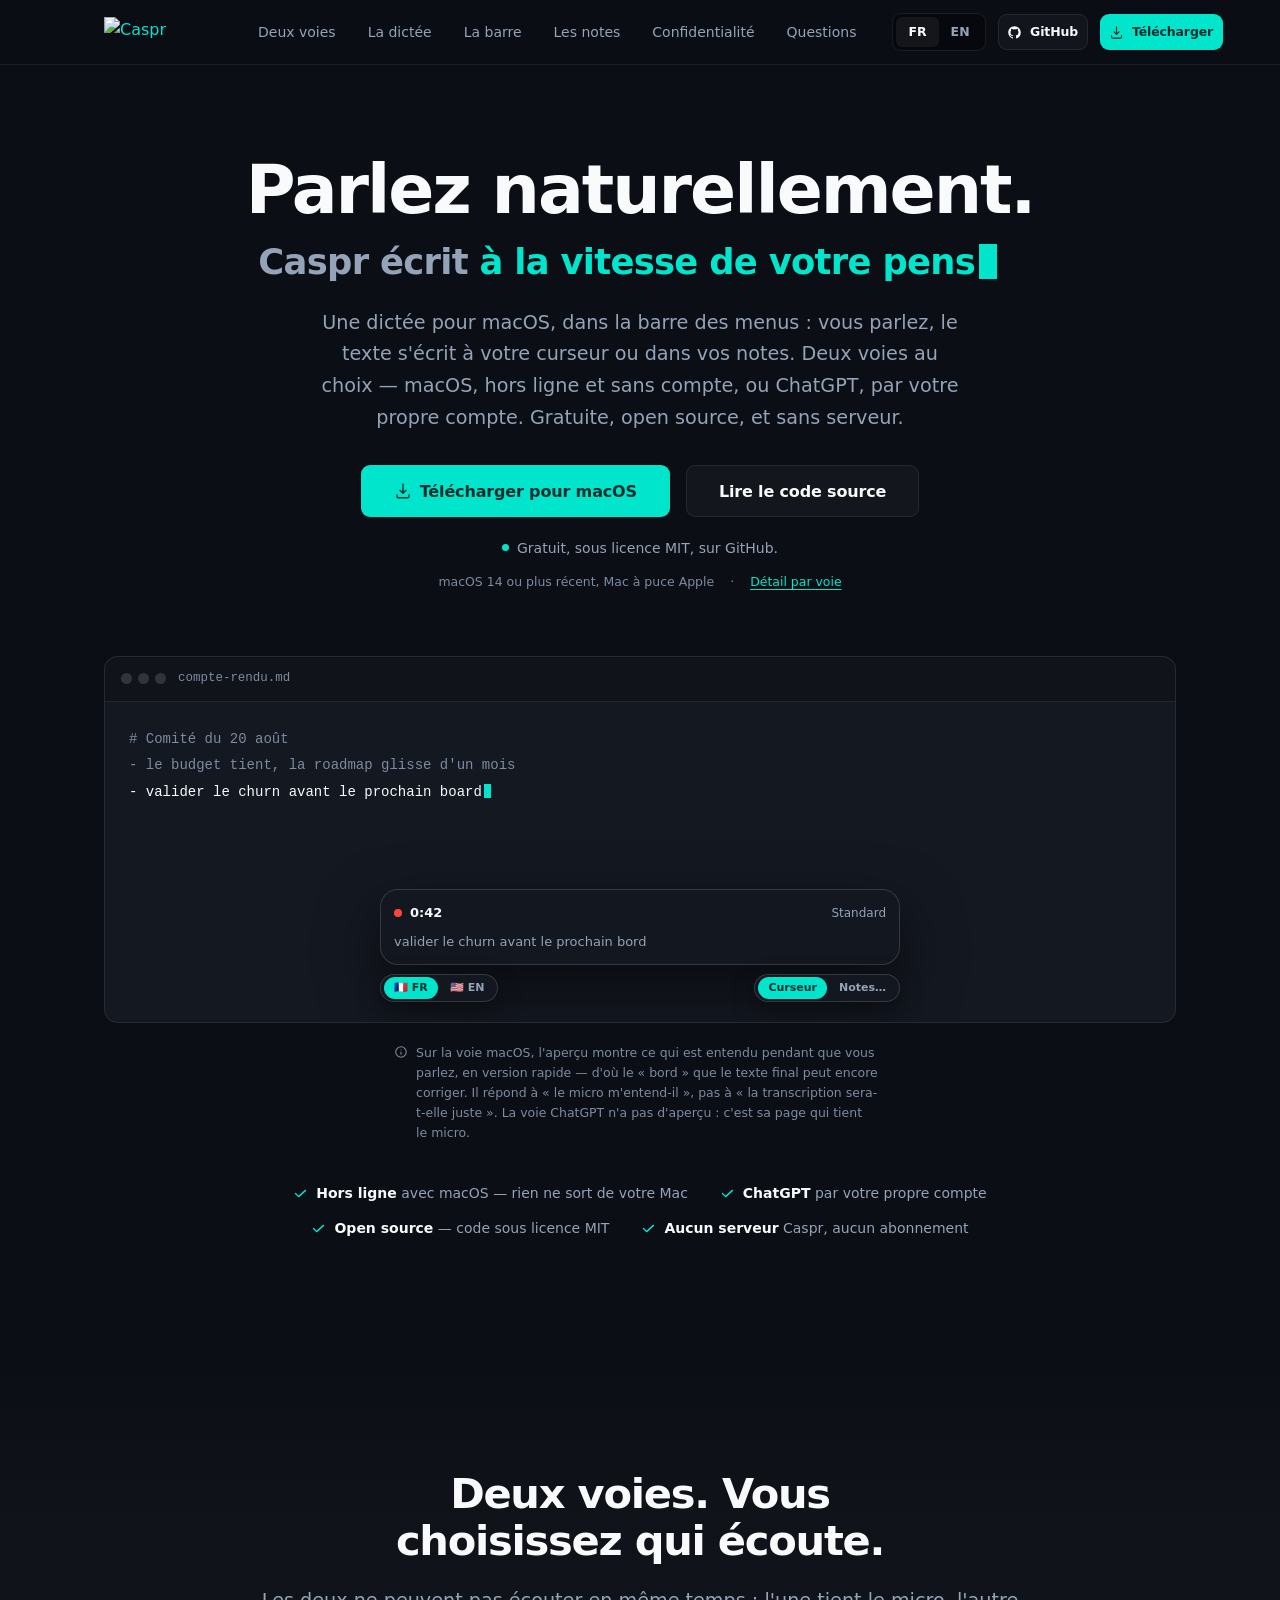
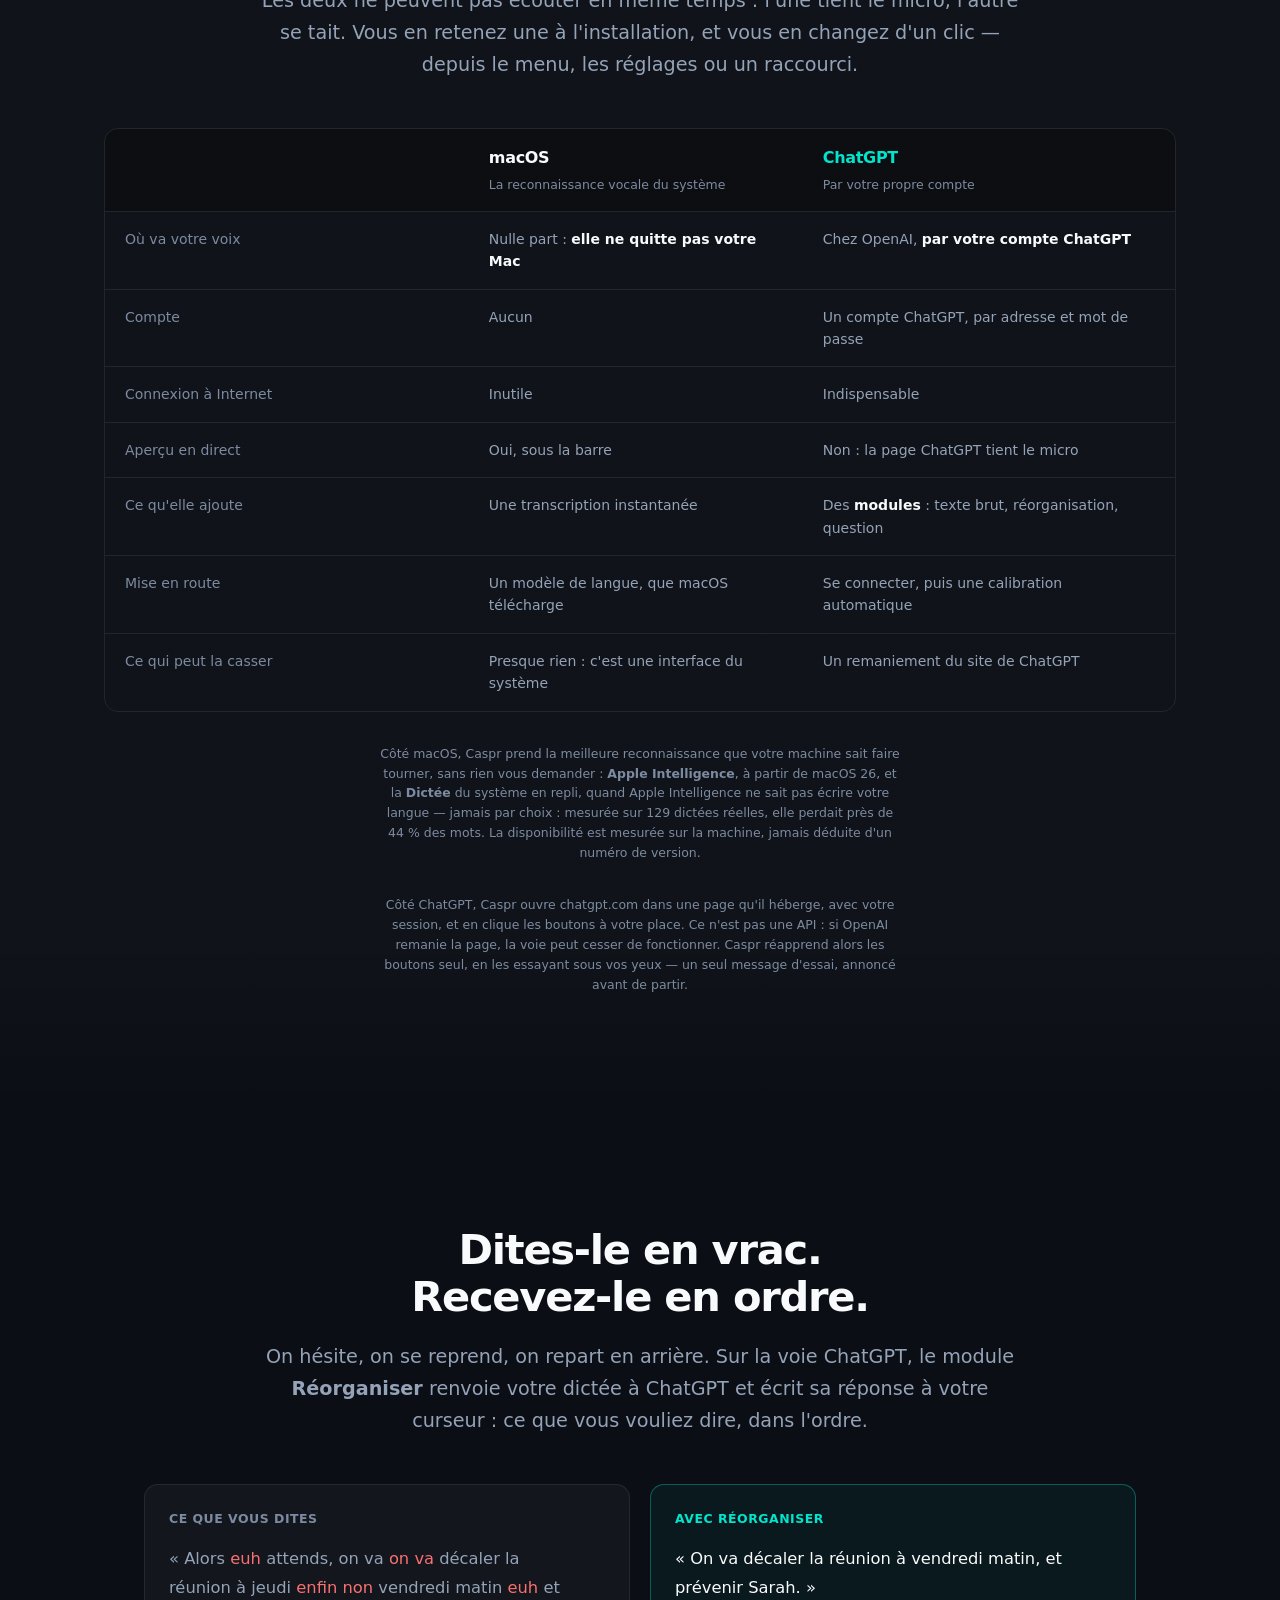
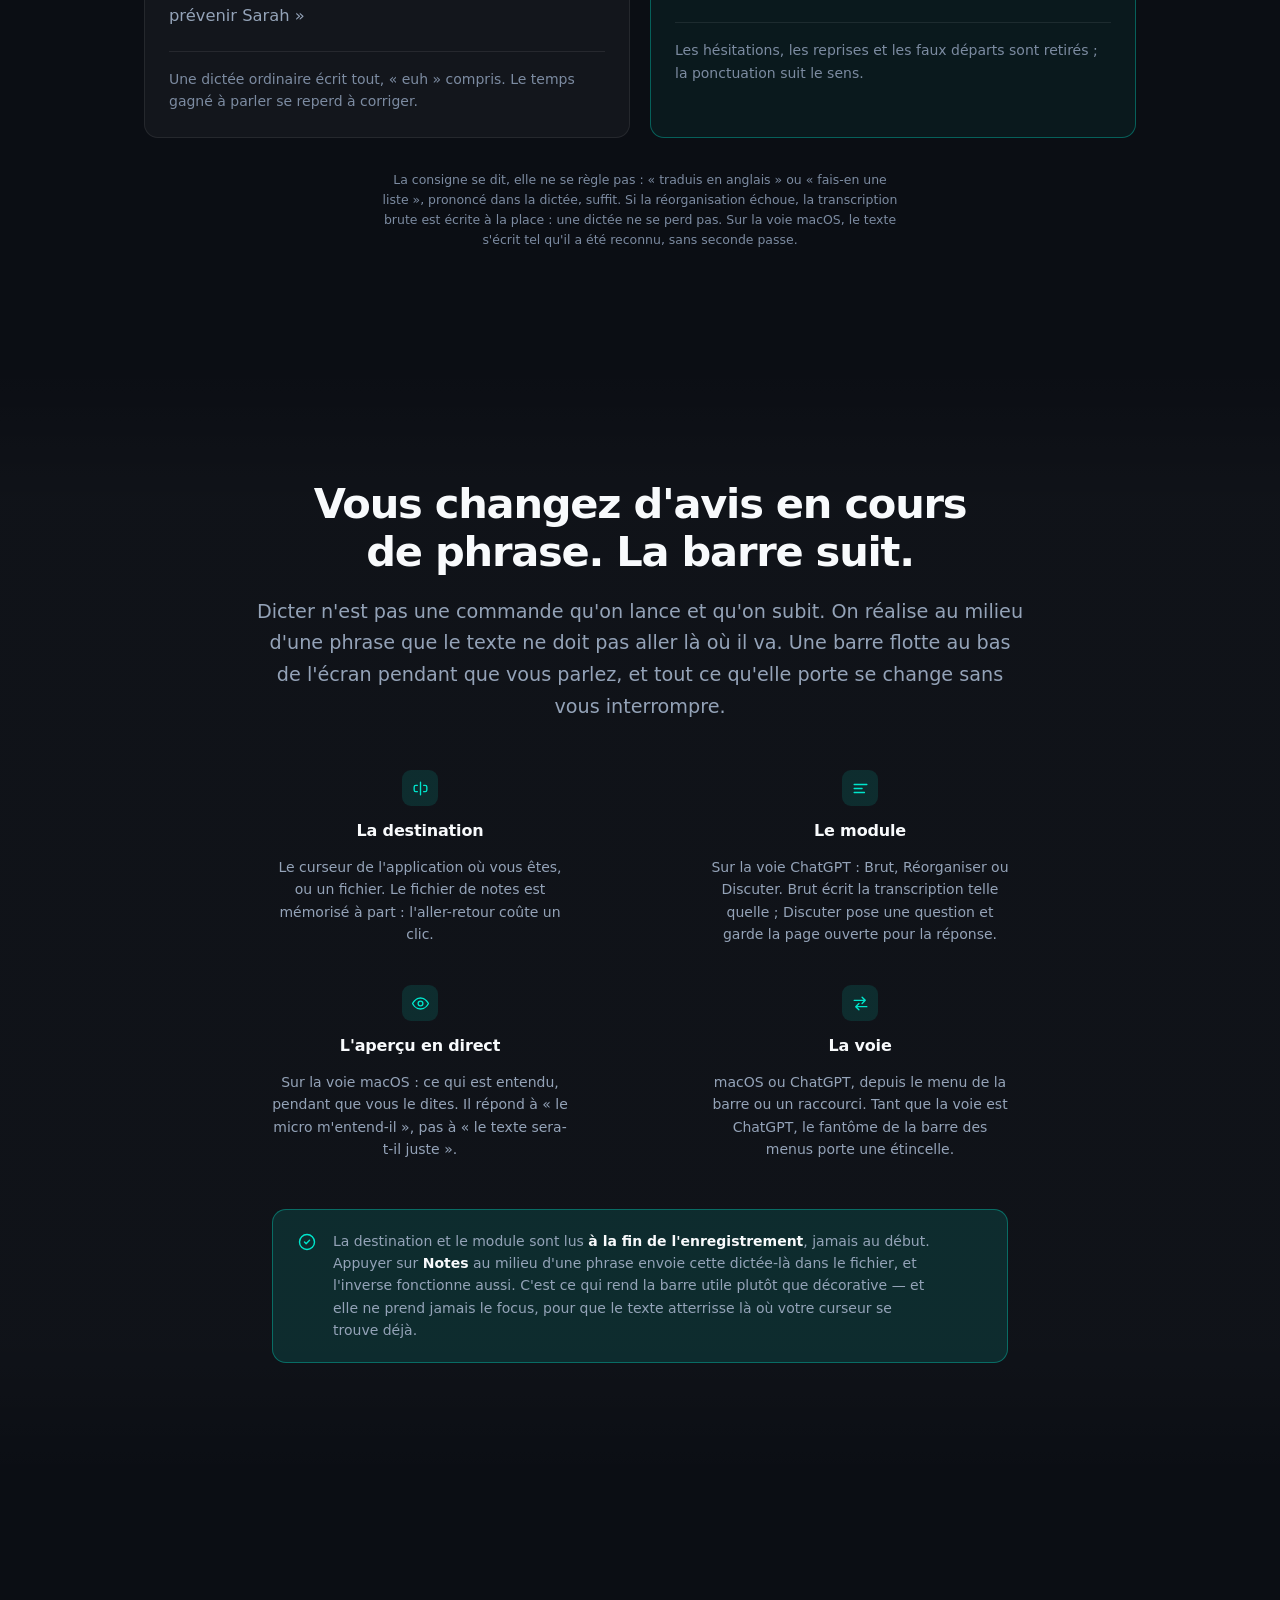
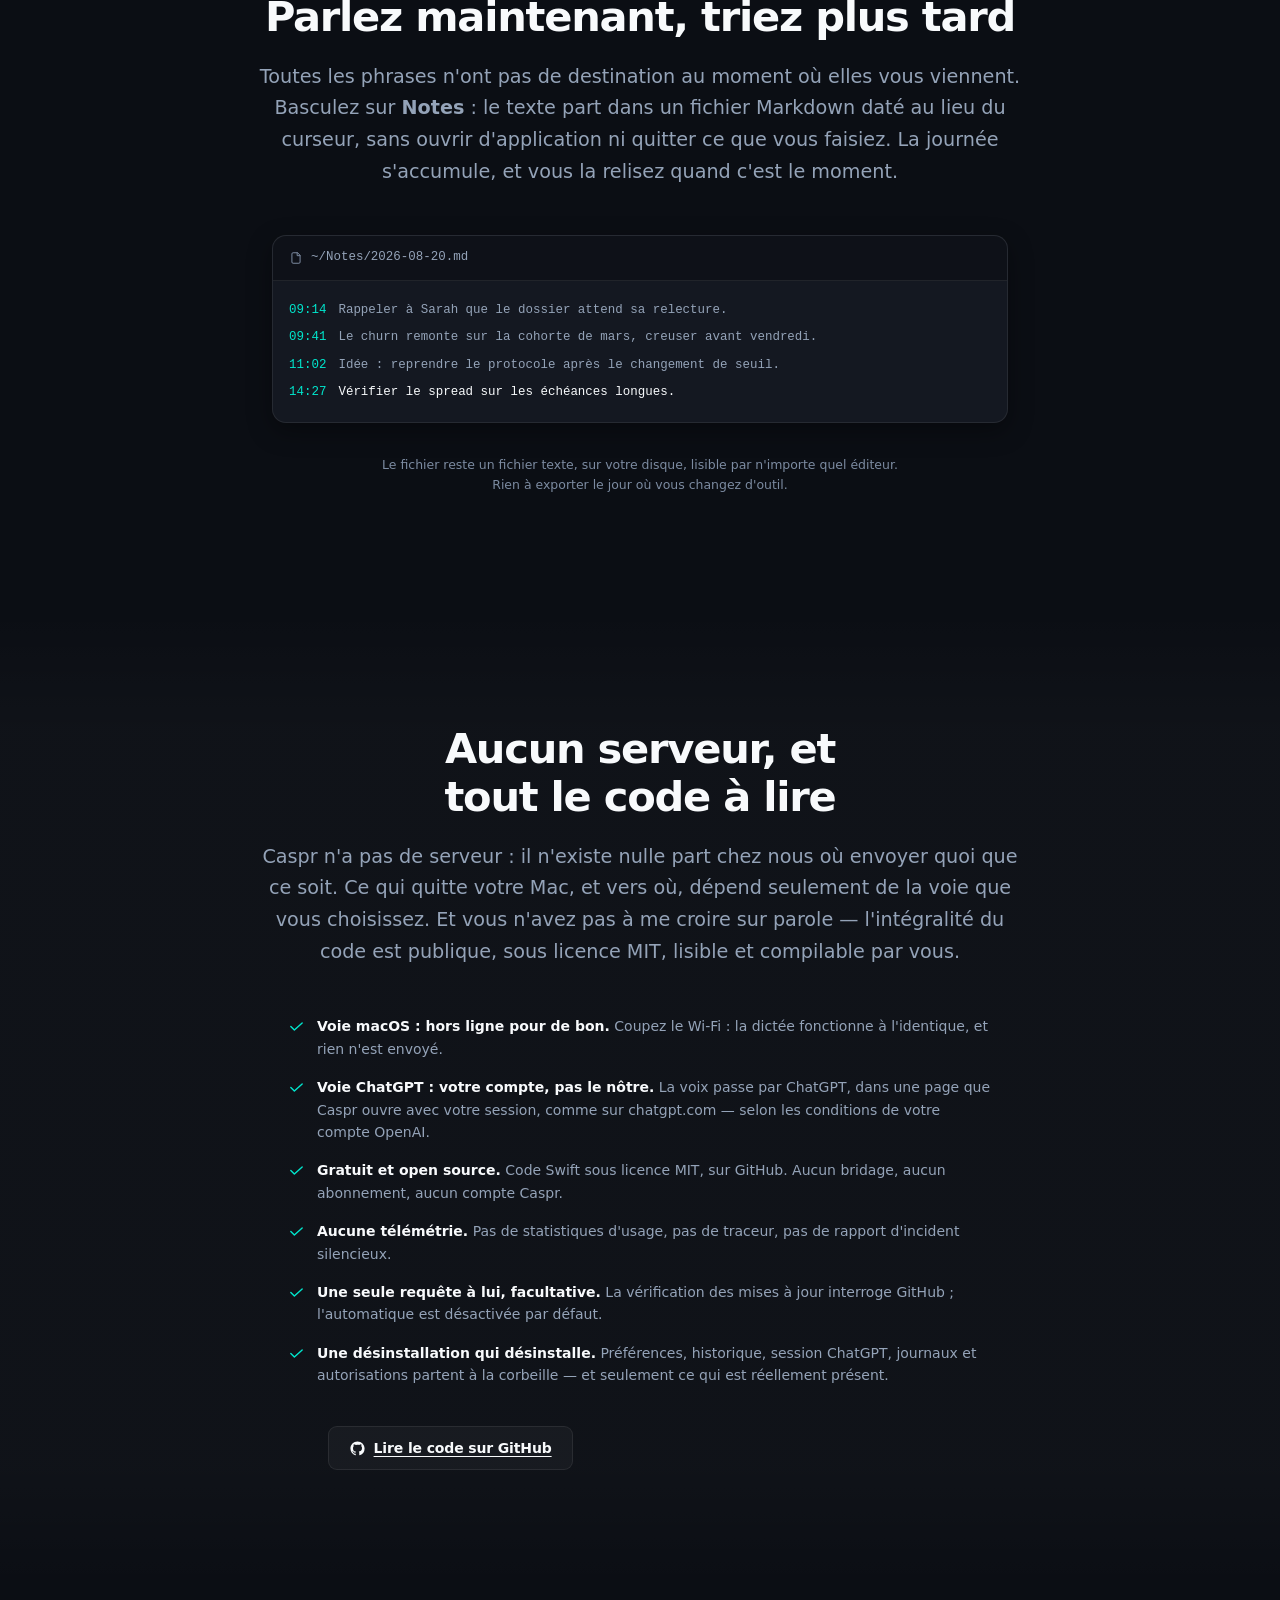
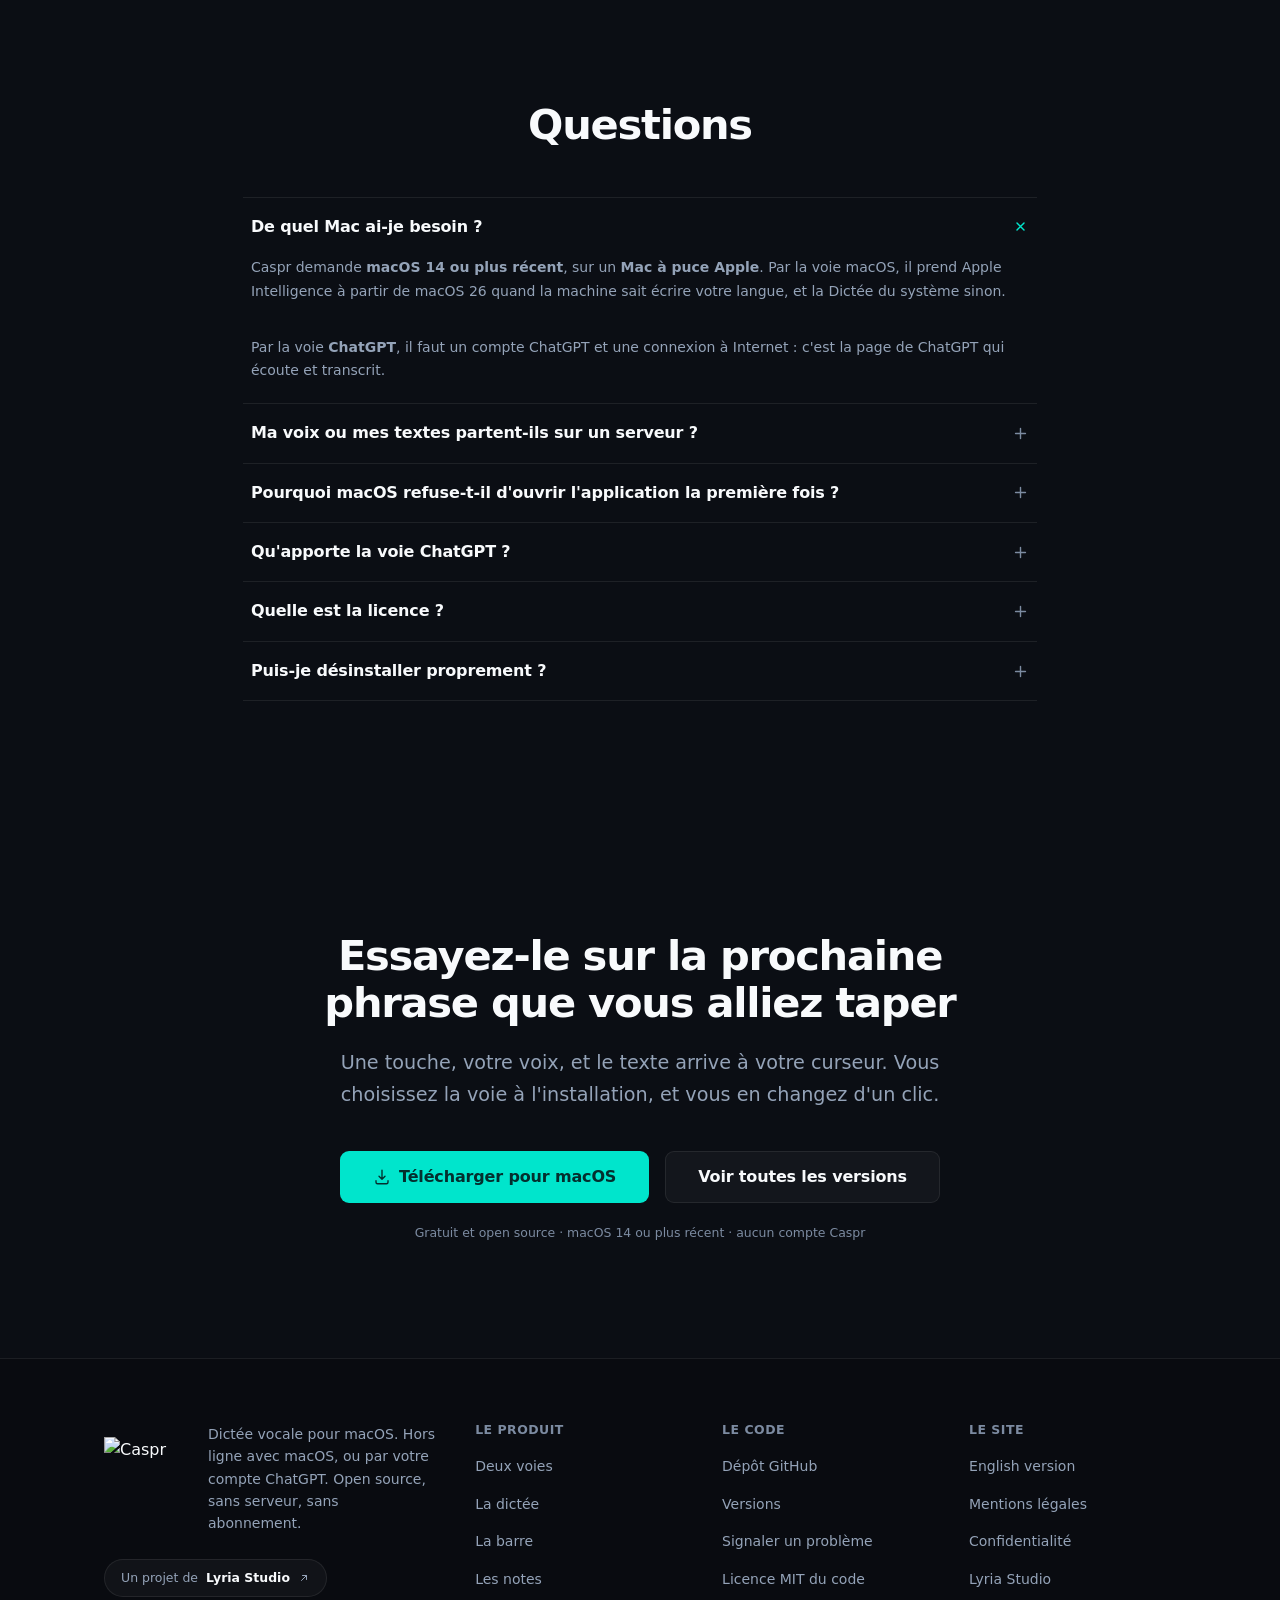
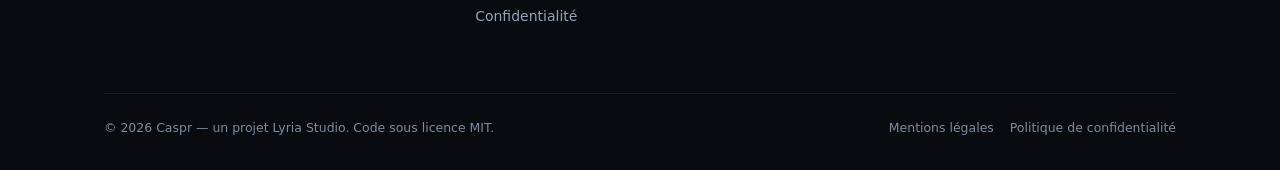
==== commit 6a74218b: "Stop promising Intel Macs on the site The release binary is built for arm64 only (install.sh passes " ====
--- a/website/index.html
+++ b/website/index.html
@@ -47,6 +47,7 @@
       "applicationCategory": "UtilitiesApplication",
       "applicationSubCategory": "Dictée vocale",
       "operatingSystem": "macOS 14 ou plus récent",
+      "processorRequirements": "Puce Apple (arm64)",
       "description": "Application de dictée vocale pour macOS, dans la barre des menus. Deux voies : la reconnaissance vocale de macOS, hors ligne et sans compte, ou ChatGPT, par le compte de l'utilisateur dans une page web embarquée. L'application n'a aucun serveur.",
       "url": "https://caspr.lyriastudio.fr/",
       "downloadUrl": "https://github.com/mnaji42/caspr/releases/latest",
@@ -87,7 +88,7 @@
           "name": "De quel Mac ai-je besoin ?",
           "acceptedAnswer": {
             "@type": "Answer",
-            "text": "Caspr demande macOS 14 ou plus récent, Mac Intel compris. Par la voie macOS, il prend Apple Intelligence à partir de macOS 26 quand la machine sait écrire votre langue, et la Dictée du système sinon. Par la voie ChatGPT, il faut un compte ChatGPT et une connexion à Internet."
+            "text": "Caspr demande macOS 14 ou plus récent, sur un Mac à puce Apple. Par la voie macOS, il prend Apple Intelligence à partir de macOS 26 quand la machine sait écrire votre langue, et la Dictée du système sinon. Par la voie ChatGPT, il faut un compte ChatGPT et une connexion à Internet."
           }
         },
         {
@@ -217,7 +218,7 @@
         </p>
 
         <p class="hero-req">
-          <span>macOS 14 ou plus récent, Mac Intel compris</span>
+          <span>macOS 14 ou plus récent, Mac à puce Apple</span>
           <span>·</span>
           <span><a href="#voies">Détail par voie</a></span>
         </p>
@@ -592,7 +593,7 @@
             </button>
           </h3>
           <div class="faq-a" id="q1"><div>
-            <p>Caspr demande <strong>macOS 14 ou plus récent</strong>, <strong>Mac Intel compris</strong>. Par la voie macOS, il prend Apple Intelligence à partir de macOS 26 quand la machine sait écrire votre langue, et la Dictée du système sinon.</p>
+            <p>Caspr demande <strong>macOS 14 ou plus récent</strong>, sur un <strong>Mac à puce Apple</strong>. Par la voie macOS, il prend Apple Intelligence à partir de macOS 26 quand la machine sait écrire votre langue, et la Dictée du système sinon.</p>
             <p>Par la voie <strong>ChatGPT</strong>, il faut un compte ChatGPT et une connexion à Internet : c'est la page de ChatGPT qui écoute et transcrit.</p>
           </div></div>
         </div>
--- a/website/style.css
+++ b/website/style.css
@@ -1,16 +1,16 @@
 /* =============================================================================
    Caspr — feuille de style du site
    -----------------------------------------------------------------------------
-   Les tokens ci-dessous sont repris de app/Sources/Caspr/SettingsDesign.swift.
+   Les tokens ci-dessous sont repris de app/Sources/Caspr/Reglages/SettingsDesign.swift.
    Le site et l'application doivent parler le même dialecte visuel : quand une
-   valeur change dans Style.swift, elle change ici, et la provenance est notée
+   valeur change dans Style, elle change ici, et la provenance est notée
    en commentaire pour que la correspondance reste vérifiable.
    ============================================================================= */
 
 :root {
-  /* --- Couleurs, reprises de Style.swift --------------------------------- */
+  /* --- Couleurs, reprises de Style (SettingsDesign.swift) ---------------- */
   --accent: #00e5cc;                          /* Style.accent */
-  --accent-hover: #38efd8;                    /* Style.accentHover */
+  --accent-hover: #38efd8;                    /* propre au site : l'app ne s'en servait pas */
   --accent-dim: rgba(0, 229, 204, 0.12);      /* Style.accentDim */
   --accent-border: rgba(0, 229, 204, 0.35);   /* Style.accentBorder */
   --accent-glow: rgba(0, 229, 204, 0.30);     /* Style.accentGlow */
@@ -28,12 +28,12 @@
   --surface: #141821;                         /* la couleur de fenêtre de l'app */
   --canvas: #0b0e14;                          /* un cran plus sombre, pour que les cartes s'élèvent */
   --card: rgba(255, 255, 255, 0.035);         /* Style.cardFill */
-  --card-hover: rgba(255, 255, 255, 0.055);   /* Style.cardHover */
+  --card-hover: rgba(255, 255, 255, 0.055);   /* propre au site : l'app ne s'en servait pas */
   --stroke: rgba(255, 255, 255, 0.08);        /* Style.cardStroke */
   --stroke-strong: rgba(255, 255, 255, 0.14);
   --inner: rgba(0, 0, 0, 0.28);               /* Style.innerBoxFill */
 
-  /* --- Rayons, repris de Style.swift ------------------------------------- */
+  /* --- Rayons, repris de Style (SettingsDesign.swift) -------------------- */
   --r-card: 14px;                             /* Style.cardRadius */
   --r-inner: 11px;                            /* Style.innerRadius */
   --r-field: 9px;                             /* Style.fieldRadius */
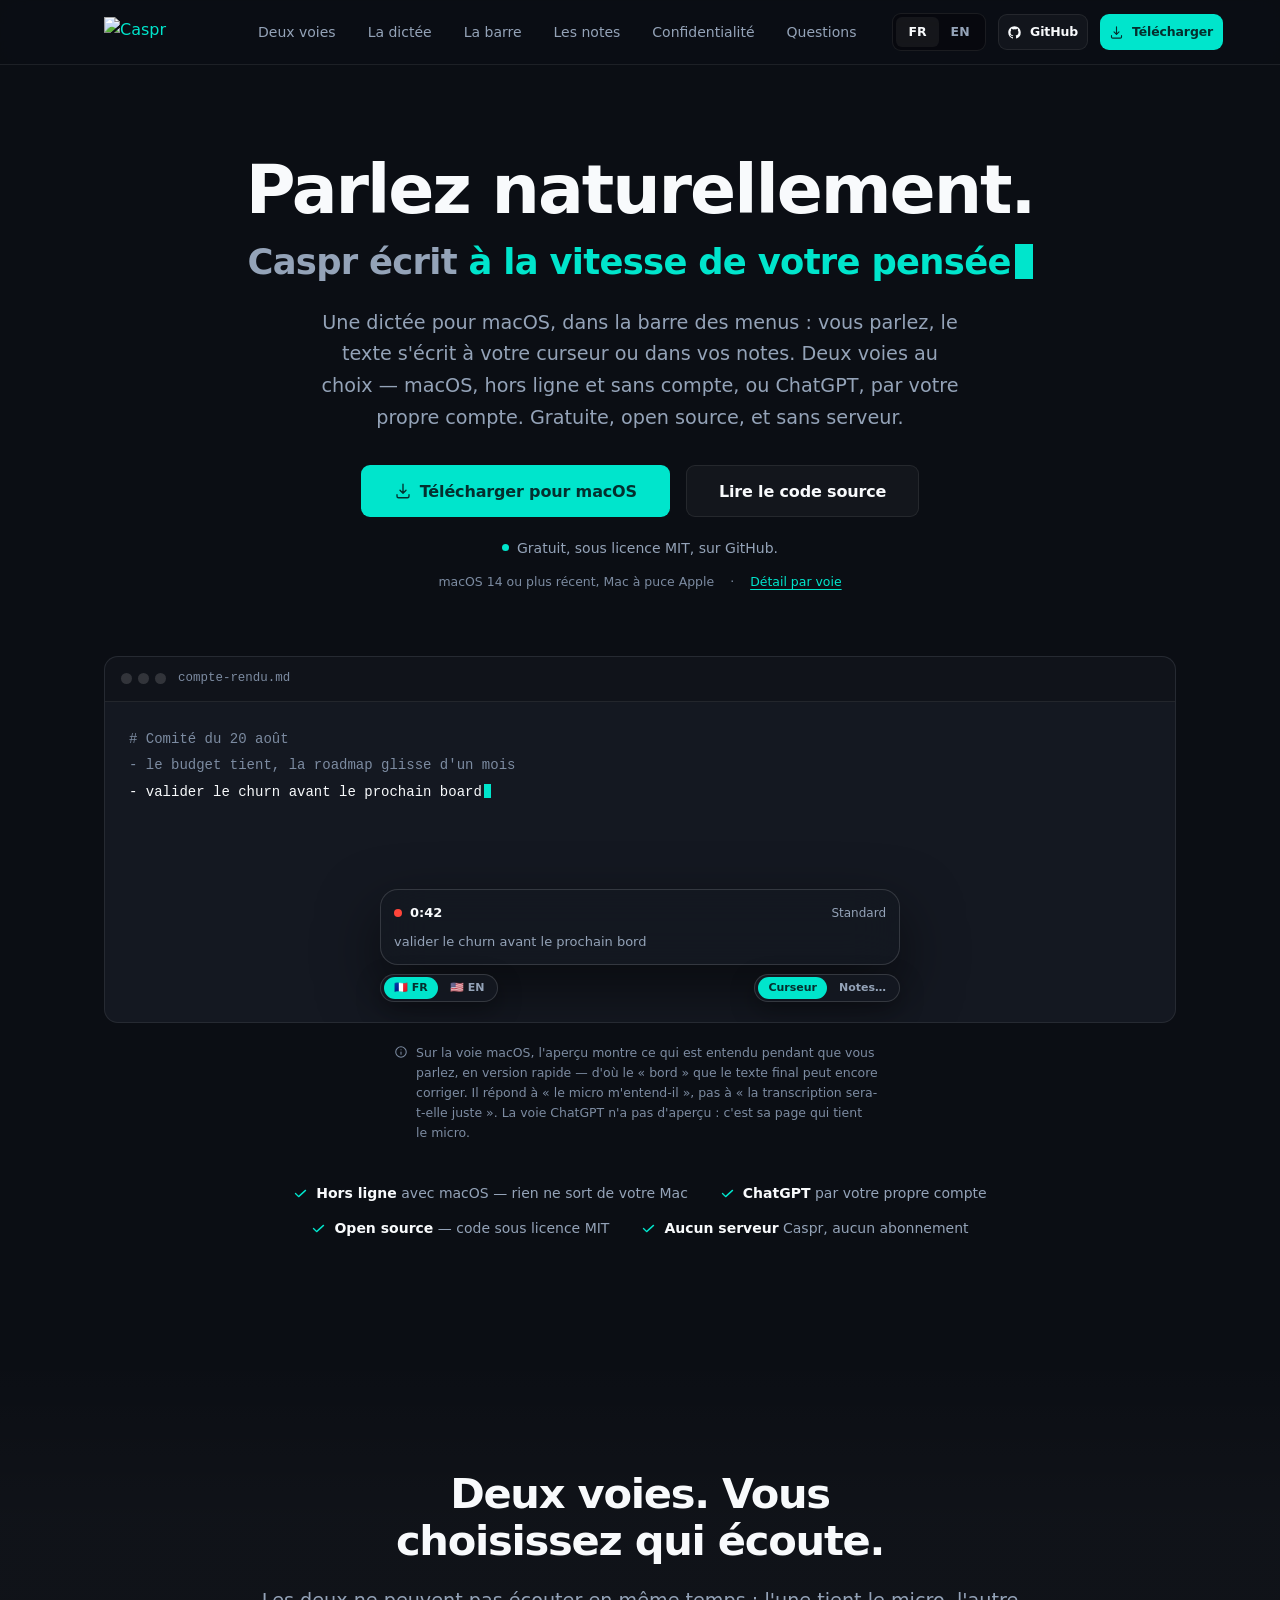
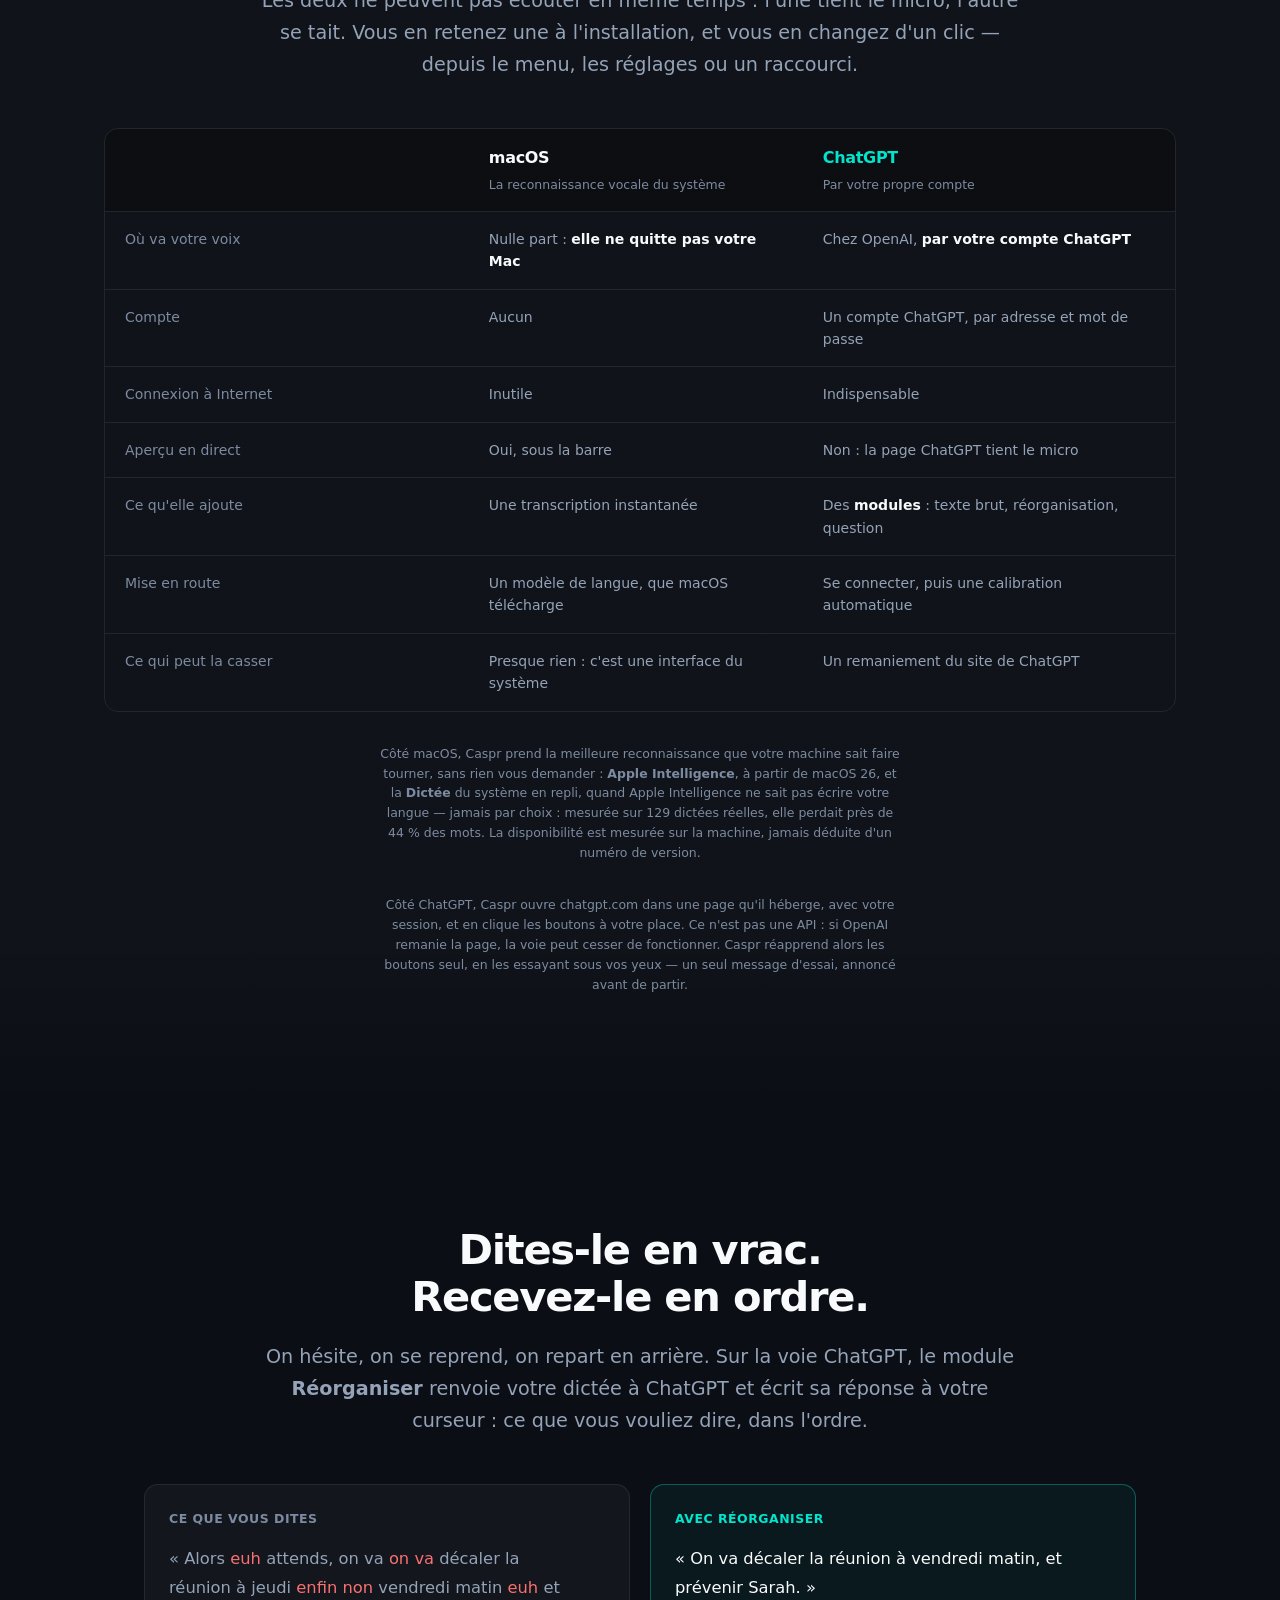
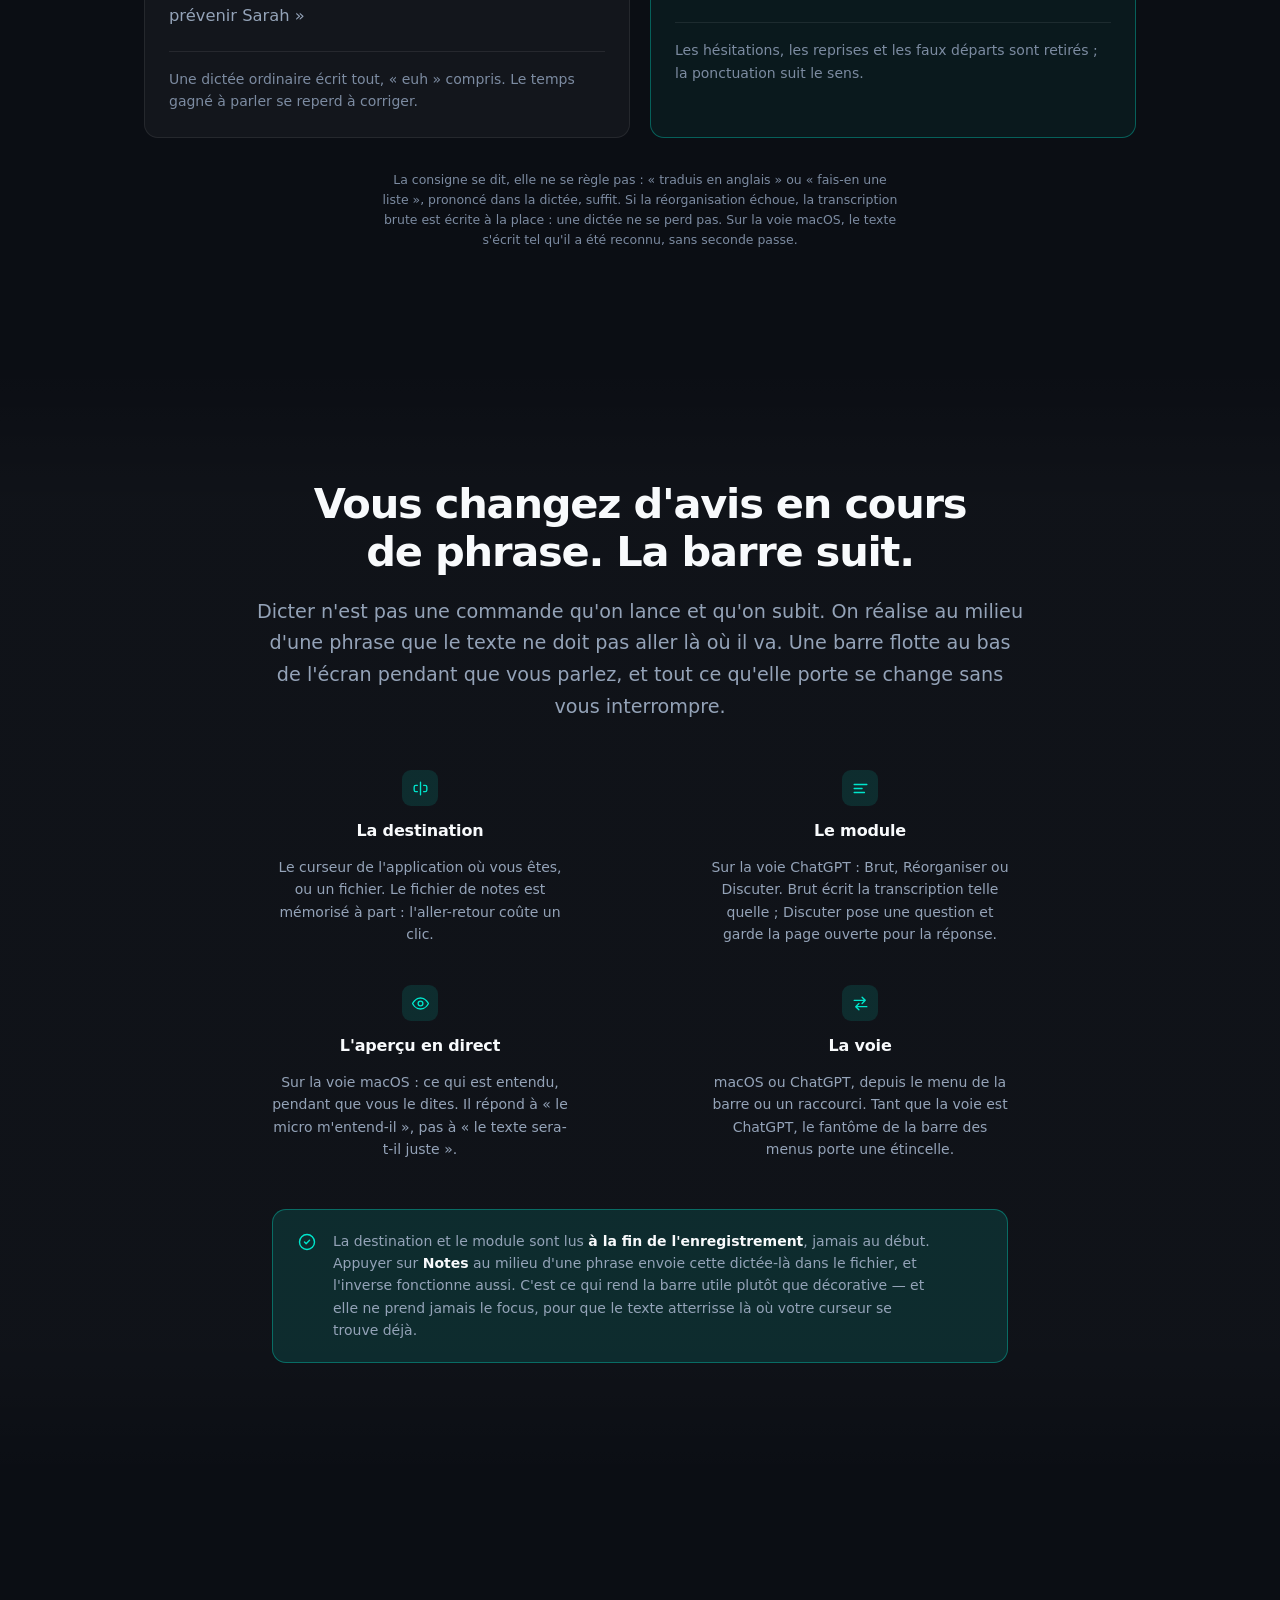
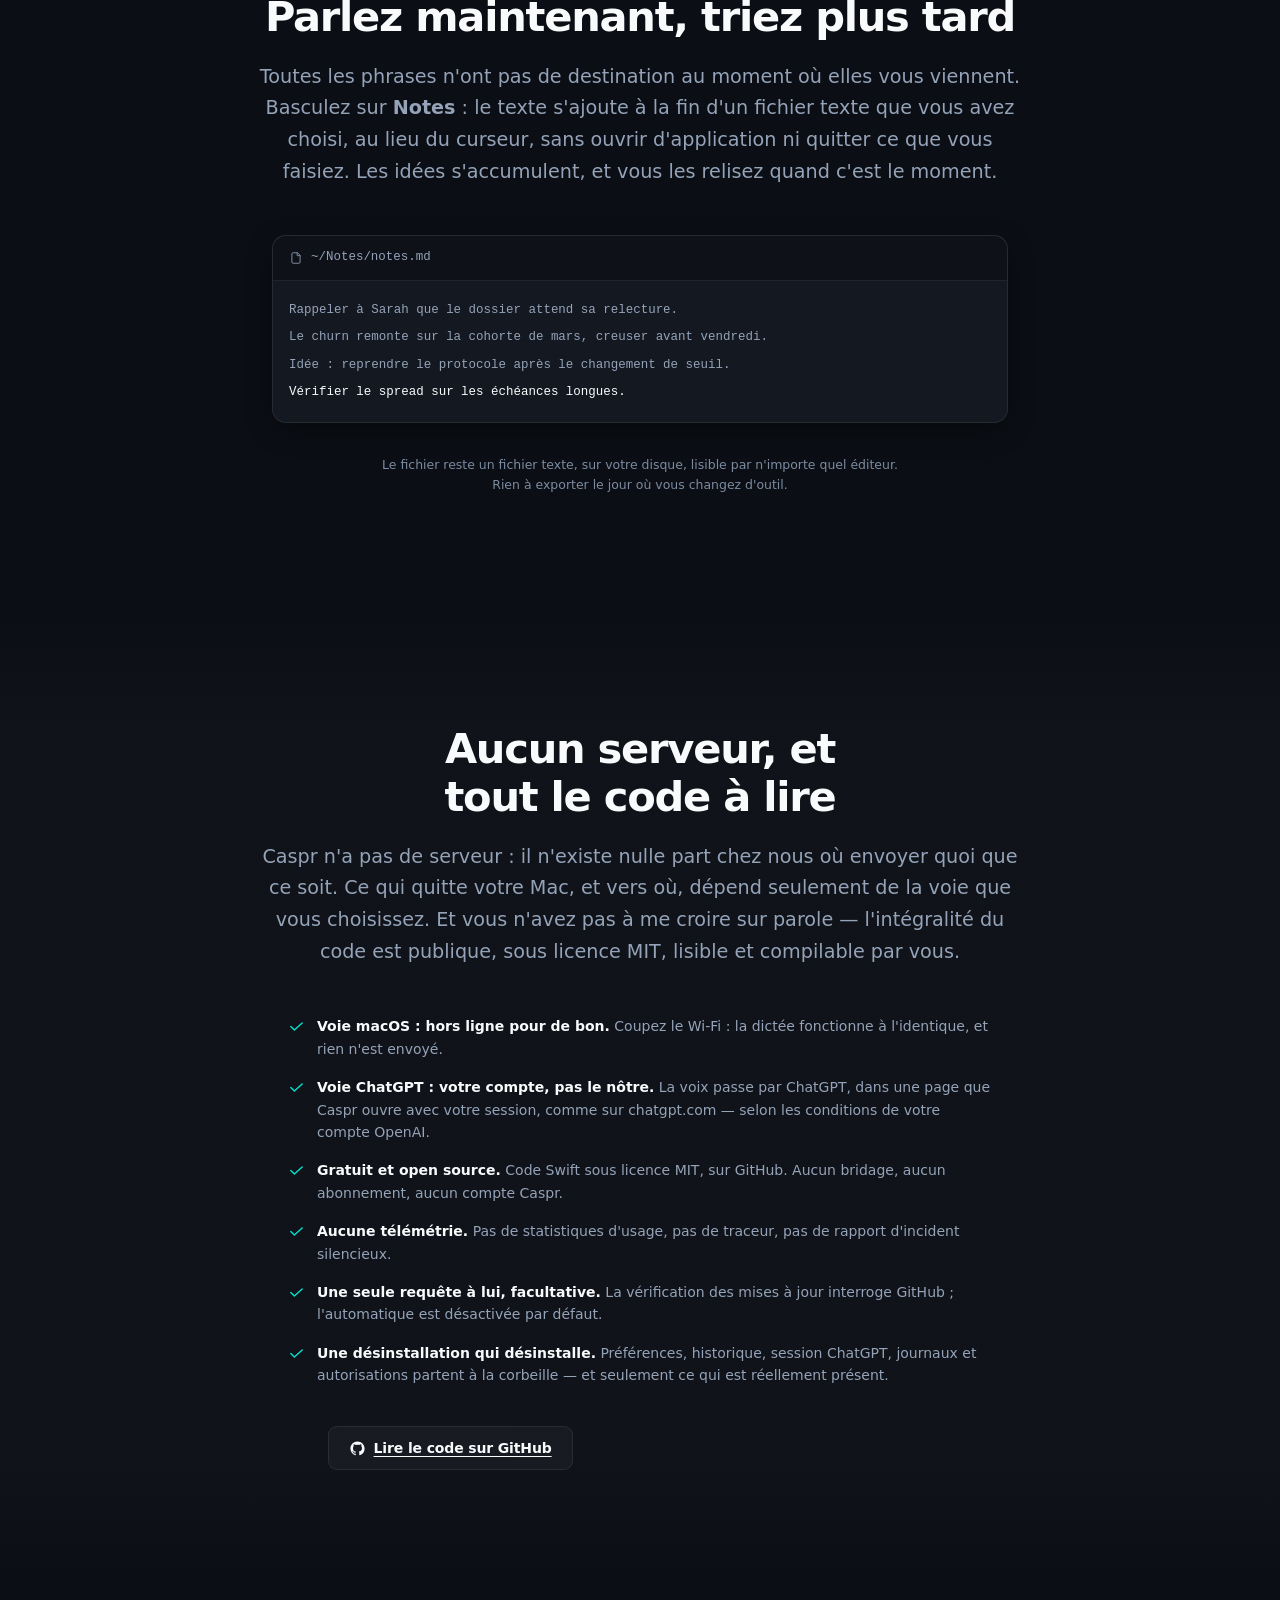
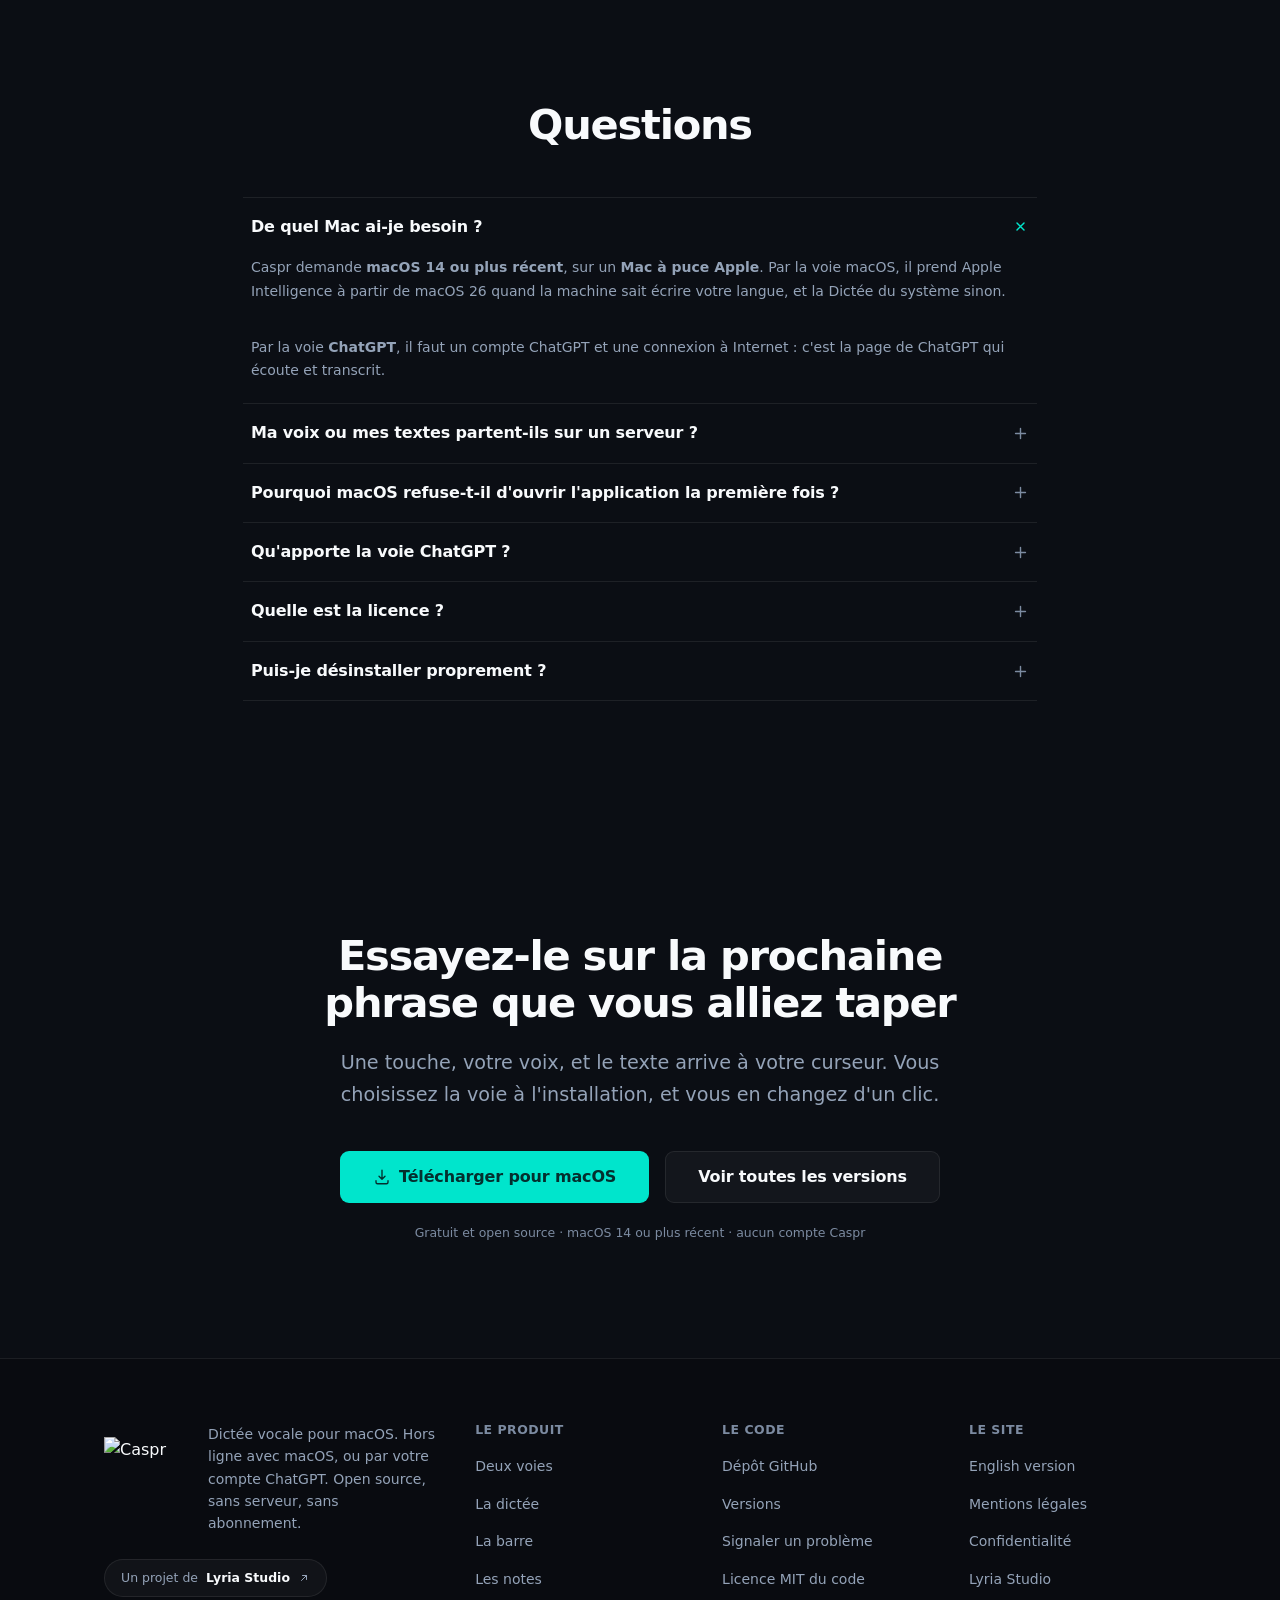
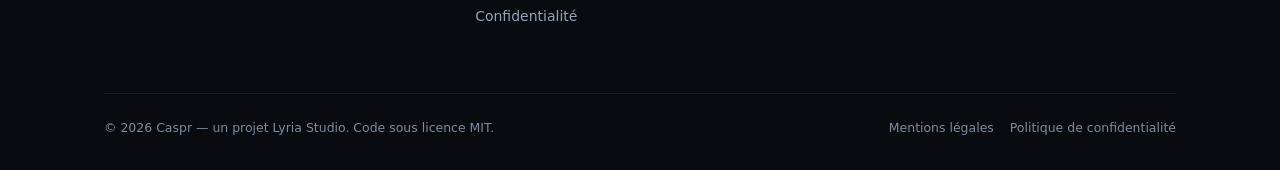
==== commit 96cea7dd: "Describe the notes file and the signature as they really are The Notes section promised a dated Mark" ====
--- a/website/index.html
+++ b/website/index.html
@@ -60,7 +60,7 @@
         "Dictée par ChatGPT, avec votre propre compte",
         "Modules ChatGPT : texte brut, réorganisation, question",
         "Insertion du texte au curseur de l'application active",
-        "Accumulation des dictées dans un fichier Markdown daté",
+        "Ajout des dictées à la fin d'un fichier de notes",
         "Passage d'une voie à l'autre depuis le menu ou un raccourci"
       ],
       "author": { "@id": "https://lyriastudio.fr/#org" }
@@ -104,7 +104,7 @@
           "name": "Pourquoi macOS refuse-t-il d'ouvrir l'application la première fois ?",
           "acceptedAnswer": {
             "@type": "Answer",
-            "text": "Parce que l'application n'est pas notariée par Apple, ce qui suppose un compte développeur payant. Caspr est signé de façon ad hoc. macOS affiche donc un avertissement au premier lancement, et l'autorisation se donne une fois dans Réglages Système, rubrique Confidentialité et sécurité. Le guide d'installation détaille chaque étape."
+            "text": "Parce que l'application n'est pas notariée par Apple, ce qui suppose un compte développeur payant. Caspr est signé avec un certificat auto-signé, que macOS ne reconnaît pas : il affiche donc un avertissement au premier lancement, et l'autorisation se donne une fois dans Réglages Système, rubrique Confidentialité et sécurité. Le guide d'installation détaille chaque étape."
           }
         },
         {
@@ -495,23 +495,24 @@
         <h2 id="notes-titre">Parlez maintenant, triez plus tard</h2>
         <p class="lead">
           Toutes les phrases n'ont pas de destination au moment où elles vous viennent.
-          Basculez sur <strong>Notes</strong> : le texte part dans un fichier Markdown daté
-          au lieu du curseur, sans ouvrir d'application ni quitter ce que vous faisiez.
-          La journée s'accumule, et vous la relisez quand c'est le moment.
+          Basculez sur <strong>Notes</strong> : le texte s'ajoute à la fin d'un fichier
+          texte que vous avez choisi, au lieu du curseur, sans ouvrir d'application ni
+          quitter ce que vous faisiez. Les idées s'accumulent, et vous les relisez quand
+          c'est le moment.
         </p>
       </div>
 
       <div class="notefile">
         <div class="notefile-head">
           <svg width="14" height="14" viewBox="0 0 24 24" fill="none" stroke="currentColor" stroke-width="1.7" stroke-linecap="round" stroke-linejoin="round" aria-hidden="true"><path d="M14 3H7a2 2 0 0 0-2 2v14a2 2 0 0 0 2 2h10a2 2 0 0 0 2-2V8Z"/><path d="M14 3v5h5"/></svg>
-          <span>~/Notes/2026-08-20.md</span>
+          <span>~/Notes/notes.md</span>
         </div>
         <div class="notefile-body">
           <ol>
-            <li><span class="notefile-time">09:14</span><span class="notefile-text">Rappeler à Sarah que le dossier attend sa relecture.</span></li>
-            <li><span class="notefile-time">09:41</span><span class="notefile-text">Le churn remonte sur la cohorte de mars, creuser avant vendredi.</span></li>
-            <li><span class="notefile-time">11:02</span><span class="notefile-text">Idée : reprendre le protocole après le changement de seuil.</span></li>
-            <li><span class="notefile-time">14:27</span><span class="notefile-text">Vérifier le spread sur les échéances longues.</span></li>
+            <li><span class="notefile-text">Rappeler à Sarah que le dossier attend sa relecture.</span></li>
+            <li><span class="notefile-text">Le churn remonte sur la cohorte de mars, creuser avant vendredi.</span></li>
+            <li><span class="notefile-text">Idée : reprendre le protocole après le changement de seuil.</span></li>
+            <li><span class="notefile-text">Vérifier le spread sur les échéances longues.</span></li>
           </ol>
         </div>
       </div>
@@ -619,7 +620,7 @@
             </button>
           </h3>
           <div class="faq-a" id="q3"><div>
-            <p>Parce que l'application n'est pas notariée par Apple — la notarisation suppose un compte développeur payant. Caspr est signé de façon ad hoc, alors macOS affiche un avertissement au premier lancement.</p>
+            <p>Parce que l'application n'est pas notariée par Apple — la notarisation suppose un compte développeur payant. Caspr est signé avec un certificat auto-signé, que macOS ne reconnaît pas : il affiche donc un avertissement au premier lancement.</p>
             <p>L'autorisation se donne une fois, dans Réglages Système, rubrique Confidentialité et sécurité. Le guide qui s'ouvre au téléchargement montre chaque étape en image.</p>
           </div></div>
         </div>
--- a/website/style.css
+++ b/website/style.css
@@ -721,7 +721,7 @@
   align-items: center;
 }
 
-/* Le fichier de notes, tel qu'il s'écrit au fil de la journée. */
+/* Le fichier de notes, tel qu'il se remplit dictée après dictée. */
 .notefile {
   max-width: 46rem;
   margin-inline: auto;
@@ -751,7 +751,6 @@
 }
 .notefile-body ol { list-style: none; }
 .notefile-body li { display: flex; gap: var(--s-3); padding-block: 2px; }
-.notefile-time { color: var(--accent); flex-shrink: 0; }
 .notefile-text { color: var(--text-2); }
 .notefile-body li:last-child .notefile-text { color: var(--text-1); }
 
